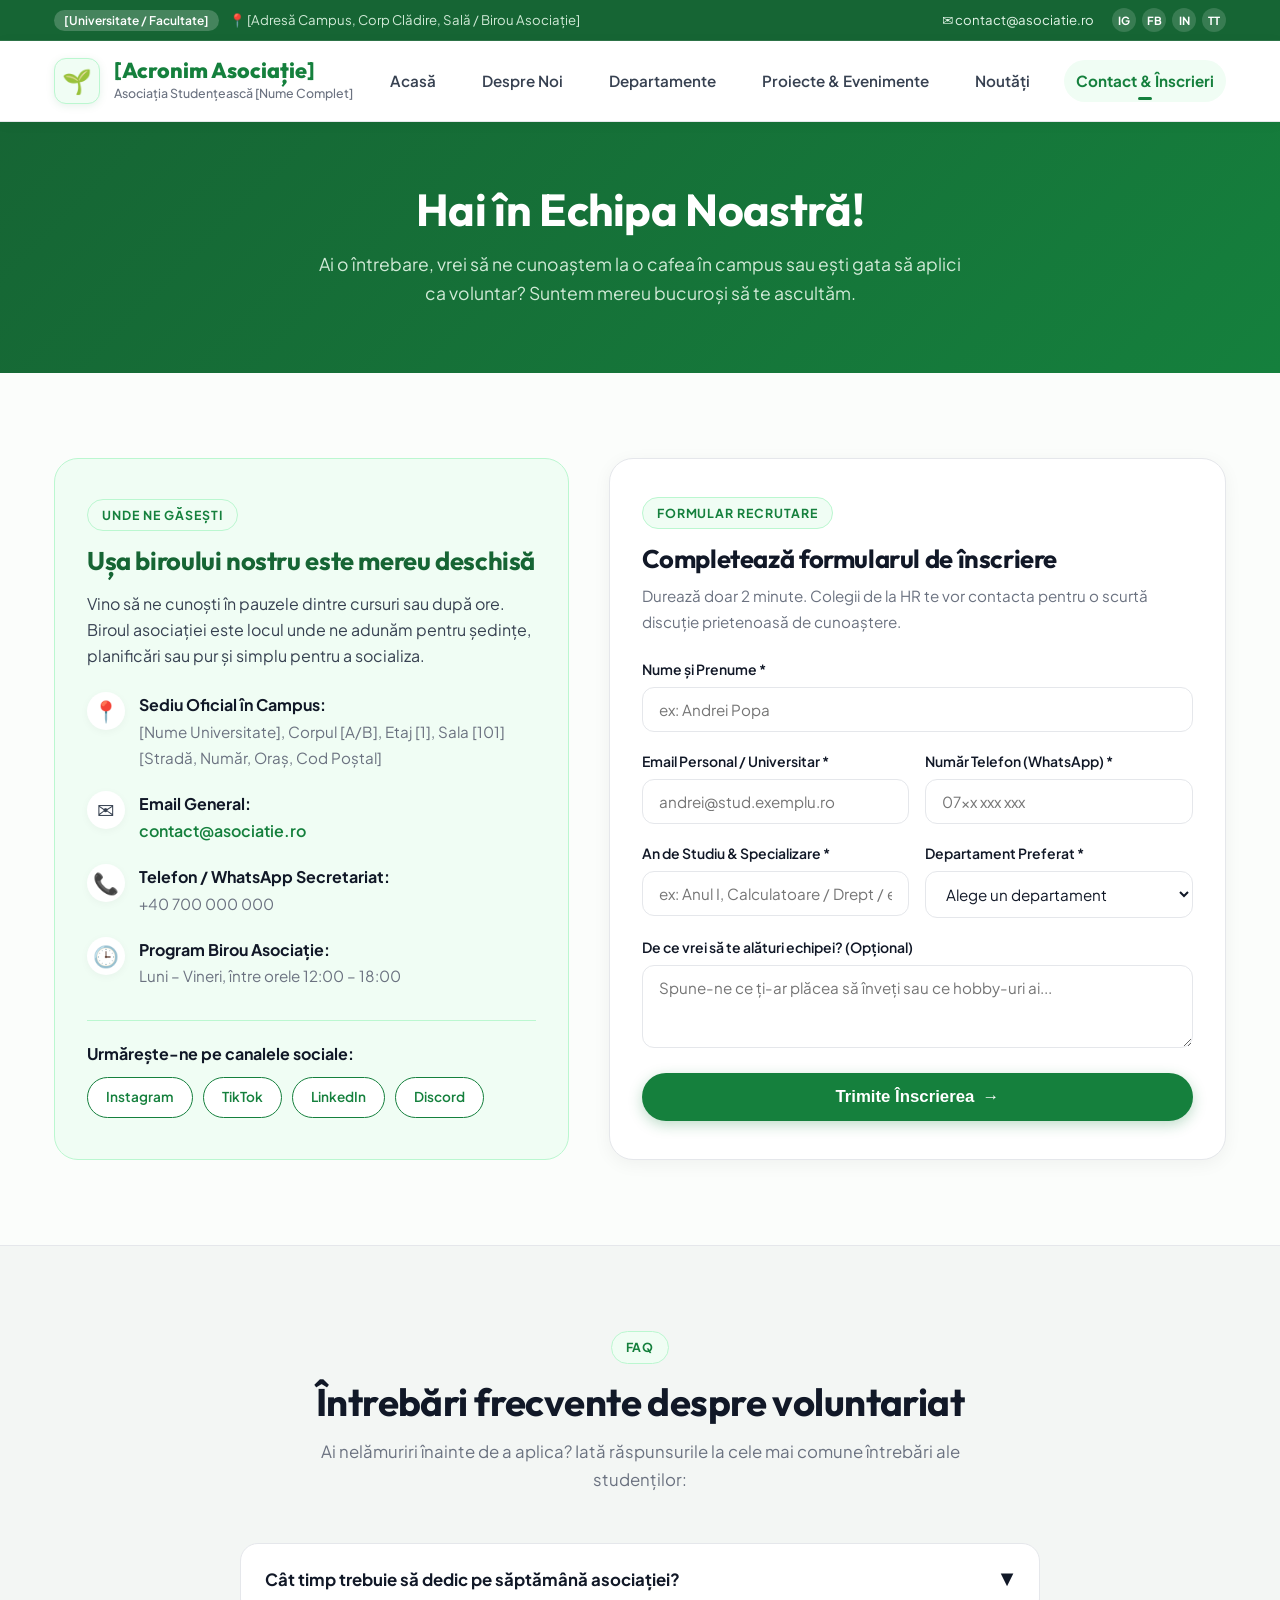
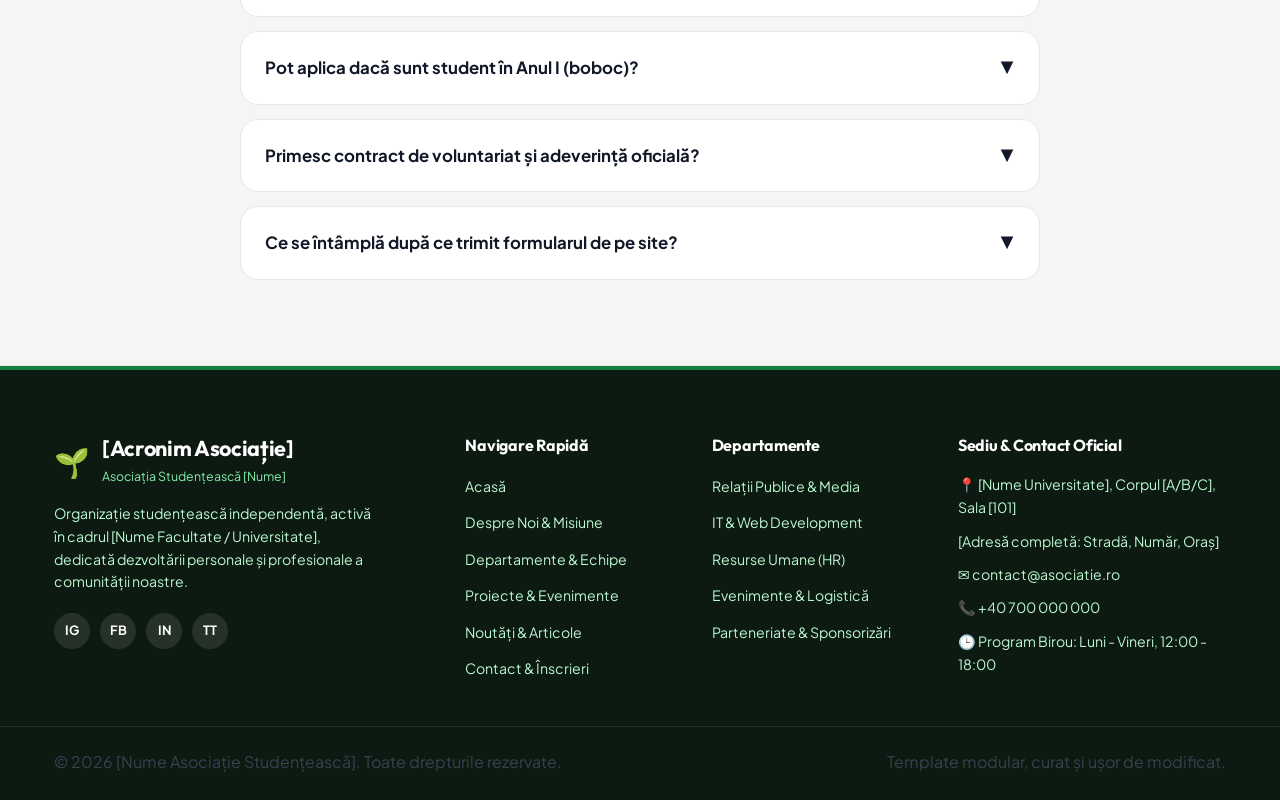
==== contact.html @ 3b92b41a "Initial commit: Student Association Website Template" ====
<!DOCTYPE html>
<html lang="ro">
<head>
  <meta charset="UTF-8">
  <meta name="viewport" content="width=device-width, initial-scale=1.0">
  <title>Contact & Înscriere Voluntari – [Nume Asociație]</title>
  <meta name="description" content="Alătură-te echipei noastre de voluntari sau contactează reprezentanții asociației studențești.">
  <link rel="icon" href="data:image/svg+xml,<svg xmlns=%22http://www.w3.org/2000/svg%22 viewBox=%220 0 100 100%22><text y=%22.9em%22 font-size=%2290%22>🌱</text></svg>">
  <link rel="preconnect" href="https://fonts.googleapis.com">
  <link rel="preconnect" href="https://fonts.gstatic.com" crossorigin>
  <link href="https://fonts.googleapis.com/css2?family=Outfit:wght@500;600;700;800&family=Plus+Jakarta+Sans:wght@400;500;600;700&display=swap" rel="stylesheet">
  <link rel="stylesheet" href="style.css">
</head>
<body>

  <!-- Top Bar -->
  <div class="top-bar">
    <div class="container top-bar-content">
      <div class="top-bar-left">
        <span class="top-badge">[Universitate / Facultate]</span>
        <span class="top-info">📍 [Adresă Campus, Corp Clădire, Sală / Birou Asociație]</span>
      </div>
      <div class="top-bar-right">
        <a href="mailto:contact@asociatie.ro" class="top-link">✉️ contact@asociatie.ro</a>
        <div class="top-socials">
          <a href="#" aria-label="Instagram">IG</a>
          <a href="#" aria-label="Facebook">FB</a>
          <a href="#" aria-label="LinkedIn">IN</a>
          <a href="#" aria-label="TikTok">TT</a>
        </div>
      </div>
    </div>
  </div>

  <!-- Header / Navbar -->
  <header class="navbar" id="navbar">
    <div class="container nav-container">
      <a href="index.html" class="brand-logo">
        <div class="logo-badge">🌱</div>
        <div class="brand-text-group">
          <span class="brand-title">[Acronim Asociație]</span>
          <span class="brand-subtitle">Asociația Studențească [Nume Complet]</span>
        </div>
      </a>

      <nav class="nav-menu" id="navMenu">
        <a href="index.html" class="nav-link">Acasă</a>
        <a href="despre.html" class="nav-link">Despre Noi</a>
        <a href="departamente.html" class="nav-link">Departamente</a>
        <a href="proiecte.html" class="nav-link">Proiecte & Evenimente</a>
        <a href="noutati.html" class="nav-link">Noutăți</a>
        <a href="contact.html" class="nav-link active">Contact & Înscrieri</a>
      </nav>

      <button class="mobile-toggle" id="mobileToggle" aria-label="Comută meniul">
        <span class="toggle-bar"></span>
        <span class="toggle-bar"></span>
        <span class="toggle-bar"></span>
      </button>
    </div>
  </header>

  <main>
    <!-- Page Hero Banner -->
    <section class="page-hero">
      <div class="container">
        <h1 class="page-hero-title">Hai în Echipa Noastră!</h1>
        <p class="page-hero-subtitle">
          Ai o întrebare, vrei să ne cunoaștem la o cafea în campus sau ești gata să aplici ca voluntar? 
          Suntem mereu bucuroși să te ascultăm.
        </p>
      </div>
    </section>

    <!-- Layout Formular + Informații Sediu -->
    <section class="section">
      <div class="container">
        <div class="contact-layout">
          
          <!-- Informații de Contact & Sediu -->
          <div class="contact-info-card">
            <span class="pill-tag">Unde Ne Găsești</span>
            <h2 class="contact-info-title">Ușa biroului nostru este mereu deschisă</h2>
            <p style="color: var(--text-main); line-height: 1.6; margin-bottom: 24px;">
              Vino să ne cunoști în pauzele dintre cursuri sau după ore. Biroul asociației este locul unde ne adunăm pentru ședințe, 
              planificări sau pur și simplu pentru a socializa.
            </p>

            <div class="contact-item">
              <div class="contact-icon">📍</div>
              <div>
                <strong style="color: var(--text-title); display: block;">Sediu Oficial în Campus:</strong>
                <span style="color: var(--text-muted); font-size: 0.95rem;">
                  [Nume Universitate], Corpul [A/B], Etaj [1], Sala [101]<br>
                  [Stradă, Număr, Oraș, Cod Poștal]
                </span>
              </div>
            </div>

            <div class="contact-item">
              <div class="contact-icon">✉️</div>
              <div>
                <strong style="color: var(--text-title); display: block;">Email General:</strong>
                <a href="mailto:contact@asociatie.ro" style="font-weight: 600;">contact@asociatie.ro</a>
              </div>
            </div>

            <div class="contact-item">
              <div class="contact-icon">📞</div>
              <div>
                <strong style="color: var(--text-title); display: block;">Telefon / WhatsApp Secretariat:</strong>
                <span style="color: var(--text-muted); font-size: 0.95rem;">+40 700 000 000</span>
              </div>
            </div>

            <div class="contact-item">
              <div class="contact-icon">🕒</div>
              <div>
                <strong style="color: var(--text-title); display: block;">Program Birou Asociație:</strong>
                <span style="color: var(--text-muted); font-size: 0.95rem;">Luni – Vineri, între orele 12:00 – 18:00</span>
              </div>
            </div>

            <div style="margin-top: 30px; padding-top: 20px; border-top: 1px solid var(--brand-primary-border);">
              <strong style="display: block; margin-bottom: 10px; color: var(--text-title);">Urmărește-ne pe canalele sociale:</strong>
              <div style="display: flex; gap: 10px;">
                <a href="#" class="btn btn-secondary btn-sm">Instagram</a>
                <a href="#" class="btn btn-secondary btn-sm">TikTok</a>
                <a href="#" class="btn btn-secondary btn-sm">LinkedIn</a>
                <a href="#" class="btn btn-secondary btn-sm">Discord</a>
              </div>
            </div>
          </div>

          <!-- Formular Înscriere Voluntar -->
          <div class="form-card">
            <span class="pill-tag">Formular Recrutare</span>
            <h2 style="font-size: 1.6rem; margin-bottom: 8px;">Completează formularul de înscriere</h2>
            <p style="color: var(--text-muted); font-size: 0.95rem; margin-bottom: 24px;">
              Durează doar 2 minute. Colegii de la HR te vor contacta pentru o scurtă discuție prietenoasă de cunoaștere.
            </p>

            <form id="contactRecruitForm">
              <div class="form-group">
                <label for="fullName" class="form-label">Nume și Prenume *</label>
                <input type="text" id="fullName" class="form-control" required placeholder="ex: Andrei Popa">
              </div>

              <div class="form-row">
                <div class="form-group">
                  <label for="email" class="form-label">Email Personal / Universitar *</label>
                  <input type="email" id="email" class="form-control" required placeholder="andrei@stud.exemplu.ro">
                </div>
                <div class="form-group">
                  <label for="phone" class="form-label">Număr Telefon (WhatsApp) *</label>
                  <input type="tel" id="phone" class="form-control" required placeholder="07xx xxx xxx">
                </div>
              </div>

              <div class="form-row">
                <div class="form-group">
                  <label for="yearSpecialization" class="form-label">An de Studiu & Specializare *</label>
                  <input type="text" id="yearSpecialization" class="form-control" required placeholder="ex: Anul I, Calculatoare / Drept / etc.">
                </div>
                <div class="form-group">
                  <label for="departmentChoice" class="form-label">Departament Preferat *</label>
                  <select id="departmentChoice" class="form-control" required>
                    <option value="" disabled selected>Alege un departament</option>
                    <option value="pr">PR, Social Media & Design</option>
                    <option value="it">IT & Web Development</option>
                    <option value="hr">Resurse Umane (HR)</option>
                    <option value="events">Evenimente & Logistică</option>
                    <option value="fundraising">Fundraising & Parteneriate</option>
                    <option value="projects">Proiecte Sociale & Culturale</option>
                  </select>
                </div>
              </div>

              <div class="form-group">
                <label for="motivationMessage" class="form-label">De ce vrei să te alături echipei? (Opțional)</label>
                <textarea id="motivationMessage" class="form-control" rows="3" placeholder="Spune-ne ce ți-ar plăcea să înveți sau ce hobby-uri ai..."></textarea>
              </div>

              <button type="submit" class="btn btn-primary btn-block btn-lg" id="submitFormBtn">
                <span>Trimite Înscrierea</span>
                <span>→</span>
              </button>

              <div id="formSuccessAlert" class="form-feedback"></div>
            </form>
          </div>

        </div>
      </div>
    </section>

    <!-- Întrebări Frecvente (FAQ) -->
    <section class="section section-alt">
      <div class="container">
        <div class="section-header">
          <span class="pill-tag">FAQ</span>
          <h2 class="section-title">Întrebări frecvente despre voluntariat</h2>
          <p class="section-subtitle">
            Ai nelămuriri înainte de a aplica? Iată răspunsurile la cele mai comune întrebări ale studenților:
          </p>
        </div>

        <div class="faq-list">
          
          <div class="faq-item">
            <div class="faq-question">
              <span>Cât timp trebuie să dedic pe săptămână asociației?</span>
              <span class="faq-arrow">▼</span>
            </div>
            <div class="faq-answer">
              Suntem flexibili! În mod obișnuit, voluntarii alocă între 2 și 4 ore pe săptămână. În perioadele de sesiune sau examene, activitatea se reduce semnificativ pentru a te putea concentra pe studiu.
            </div>
          </div>

          <div class="faq-item">
            <div class="faq-question">
              <span>Pot aplica dacă sunt student în Anul I (boboc)?</span>
              <span class="faq-arrow">▼</span>
            </div>
            <div class="faq-answer">
              Absolut! Recrutările din toamnă sunt dedicate în mod special bobocilor. Este cel mai bun moment să te implici, să îți faci prieteni și să înțelegi rapid cum funcționează facultatea.
            </div>
          </div>

          <div class="faq-item">
            <div class="faq-question">
              <span>Primesc contract de voluntariat și adeverință oficială?</span>
              <span class="faq-arrow">▼</span>
            </div>
            <div class="faq-answer">
              Da! Fiecare voluntar semnează un contract oficial de voluntariat conform Legii Voluntariatului. La final de an sau la cerere, eliberăm adeverințe de practică recunoscute de facultate și scrisori de recomandare pentru burse sau angajare.
            </div>
          </div>

          <div class="faq-item">
            <div class="faq-question">
              <span>Ce se întâmplă după ce trimit formularul de pe site?</span>
              <span class="faq-arrow">▼</span>
            </div>
            <div class="faq-answer">
              Echipa de HR analizează cererea ta și te va contacta pe WhatsApp sau email în 24-48 de ore pentru a stabili o scurtă întâlnire online sau față în față la sediu, unde ne vom cunoaște și îți vom povesti mai multe despre proiectele în curs.
            </div>
          </div>

        </div>
      </div>
    </section>
  </main>

  <!-- Footer Comun -->
  <footer class="footer">
    <div class="container footer-grid">
      <div class="footer-col">
        <div class="footer-brand">
          <span style="font-size: 1.8rem;">🌱</span>
          <div>
            <h3 class="footer-brand-title">[Acronim Asociație]</h3>
            <span class="footer-brand-sub">Asociația Studențească [Nume]</span>
          </div>
        </div>
        <p class="footer-motto">
          Organizație studențească independentă, activă în cadrul [Nume Facultate / Universitate], 
          dedicată dezvoltării personale și profesionale a comunității noastre.
        </p>
        <div class="footer-social-row">
          <a href="#" class="footer-social-btn" aria-label="Instagram">IG</a>
          <a href="#" class="footer-social-btn" aria-label="Facebook">FB</a>
          <a href="#" class="footer-social-btn" aria-label="LinkedIn">IN</a>
          <a href="#" class="footer-social-btn" aria-label="TikTok">TT</a>
        </div>
      </div>

      <div class="footer-col">
        <h4 class="footer-heading">Navigare Rapidă</h4>
        <ul class="footer-nav">
          <li><a href="index.html">Acasă</a></li>
          <li><a href="despre.html">Despre Noi & Misiune</a></li>
          <li><a href="departamente.html">Departamente & Echipe</a></li>
          <li><a href="proiecte.html">Proiecte & Evenimente</a></li>
          <li><a href="noutati.html">Noutăți & Articole</a></li>
          <li><a href="contact.html">Contact & Înscrieri</a></li>
        </ul>
      </div>

      <div class="footer-col">
        <h4 class="footer-heading">Departamente</h4>
        <ul class="footer-nav">
          <li><a href="departamente.html">Relații Publice & Media</a></li>
          <li><a href="departamente.html">IT & Web Development</a></li>
          <li><a href="departamente.html">Resurse Umane (HR)</a></li>
          <li><a href="departamente.html">Evenimente & Logistică</a></li>
          <li><a href="departamente.html">Parteneriate & Sponsorizări</a></li>
        </ul>
      </div>

      <div class="footer-col">
        <h4 class="footer-heading">Sediu & Contact Oficial</h4>
        <ul class="footer-contact-list">
          <li>📍 [Nume Universitate], Corpul [A/B/C], Sala [101]</li>
          <li>[Adresă completă: Stradă, Număr, Oraș]</li>
          <li>✉️ contact@asociatie.ro</li>
          <li>📞 +40 700 000 000</li>
          <li>🕒 Program Birou: Luni - Vineri, 12:00 - 18:00</li>
        </ul>
      </div>
    </div>

    <div class="footer-bottom">
      <div class="container footer-bottom-content">
        <p>© 2026 [Nume Asociație Studențească]. Toate drepturile rezervate.</p>
        <p>Template modular, curat și ușor de modificat.</p>
      </div>
    </div>
  </footer>

  <script src="app.js"></script>
</body>
</html>
---- style.css ----
/* ==========================================================================
   TEMPLATE SITE ASOCIAȚIE STUDENȚEASCĂ
   Design System: Cald, Prietenos, Rotunjit & Uman
   
   👉 CUM SCHIMBI CULORILE PENTRU ASOCIAȚIA TA:
   Modifică valorile de mai jos din secțiunea :root (ex: --brand-primary).
   ========================================================================== */

:root {
  /* 🎨 PALETA DE CULORI (Personalizabilă) */
  --brand-primary: #15803d;        /* Verde universitar clasic (poți schimba cu albastru #1d4ed8, vișiniu #991b1b etc.) */
  --brand-primary-hover: #166534;  /* Nuanță mai închisă la hover */
  --brand-primary-soft: #f0fdf4;   /* Ton pastel pentru fundaluri carduri */
  --brand-primary-border: #bbf7d0; /* Borduri subtile */
  
  --brand-accent: #0284c7;         /* Accent secundar (ex: linkuri / categorii) */
  --brand-accent-soft: #e0f2fe;

  --color-warm-gold: #f59e0b;
  --color-tag-bg: #f8fafc;

  /* 📄 FUNDALURI & TEXTE */
  --bg-page: #fbfdfb;              /* Alb cald, relaxant pentru ochi */
  --bg-white: #ffffff;             /* Alb imaculat pentru carduri */
  --bg-subtle: #f3f6f4;            /* Gri-verde foarte deschis pentru secțiuni alternate */
  --bg-dark-footer: #0c1a11;       /* Verde închis/cărbune pentru footer */

  --text-title: #111827;           /* Text titluri (contrast ridicat, cald) */
  --text-main: #374151;            /* Text conținut */
  --text-muted: #6b7280;           /* Text secundar/subtitluri */
  --text-light: #9ca3af;

  --border-light: #e5e7eb;
  --border-soft: #d1d5db;

  /* 🔤 TIPOGRAFIE ROTUNJITĂ & PRIETENOASĂ */
  --font-body: 'Plus Jakarta Sans', system-ui, -apple-system, sans-serif;
  --font-heading: 'Outfit', 'Plus Jakarta Sans', sans-serif;

  /* 🔘 FORME ROTUNJITE (Human & Friendly) */
  --radius-xs: 8px;
  --radius-sm: 12px;
  --radius-md: 18px;
  --radius-lg: 24px;
  --radius-pill: 9999px;

  /* ☁️ UMBRE FINE & NATURALE */
  --shadow-subtle: 0 2px 8px rgba(0, 0, 0, 0.04);
  --shadow-card: 0 4px 18px rgba(0, 0, 0, 0.05);
  --shadow-hover: 0 12px 30px rgba(21, 128, 61, 0.12);

  --transition: all 0.25s cubic-bezier(0.16, 1, 0.3, 1);
}

/* ==========================================================================
   Reset & Stiluri de Bază
   ========================================================================== */
*, *::before, *::after {
  margin: 0;
  padding: 0;
  box-sizing: border-box;
}

html {
  scroll-behavior: smooth;
  font-size: 16px;
}

body {
  font-family: var(--font-body);
  background-color: var(--bg-page);
  color: var(--text-main);
  line-height: 1.65;
  min-height: 100vh;
  display: flex;
  flex-direction: column;
  -webkit-font-smoothing: antialiased;
}

main {
  flex-grow: 1;
}

.container {
  width: 100%;
  max-width: 1220px;
  margin: 0 auto;
  padding: 0 24px;
}

/* Tipografie */
h1, h2, h3, h4, h5, h6 {
  font-family: var(--font-heading);
  color: var(--text-title);
  line-height: 1.25;
  letter-spacing: -0.015em;
  font-weight: 700;
}

p {
  color: var(--text-main);
  font-size: 1rem;
}

a {
  color: var(--brand-primary);
  text-decoration: none;
  transition: var(--transition);
}

a:hover {
  color: var(--brand-primary-hover);
}

/* ==========================================================================
   Header & Bara de Sus (Top Bar)
   ========================================================================== */
.top-bar {
  background: var(--brand-primary-hover);
  color: #e2f4e7;
  font-size: 0.825rem;
  padding: 8px 0;
  border-bottom: 1px solid rgba(255, 255, 255, 0.1);
}

.top-bar-content {
  display: flex;
  justify-content: space-between;
  align-items: center;
  flex-wrap: wrap;
  gap: 12px;
}

.top-badge {
  background: rgba(255, 255, 255, 0.2);
  color: #fff;
  padding: 3px 10px;
  border-radius: var(--radius-pill);
  font-weight: 600;
  font-size: 0.75rem;
  margin-right: 8px;
}

.top-info {
  color: #d1ead7;
}

.top-bar-right {
  display: flex;
  align-items: center;
  gap: 18px;
}

.top-link {
  color: #e2f4e7;
  font-size: 0.825rem;
}

.top-link:hover {
  color: #fff;
  text-decoration: underline;
}

.top-socials {
  display: flex;
  gap: 6px;
}

.top-socials a {
  display: inline-flex;
  align-items: center;
  justify-content: center;
  width: 24px;
  height: 24px;
  background: rgba(255, 255, 255, 0.15);
  color: #fff;
  border-radius: 50%;
  font-size: 0.7rem;
  font-weight: 700;
}

.top-socials a:hover {
  background: #fff;
  color: var(--brand-primary);
}

/* ==========================================================================
   Navigație Principală (Sticky & Meniu Multi-Pagină)
   ========================================================================== */
.navbar {
  position: sticky;
  top: 0;
  z-index: 1000;
  background: #ffffff;
  border-bottom: 1px solid var(--border-light);
  box-shadow: 0 2px 14px rgba(0, 0, 0, 0.04);
}

.nav-container {
  display: flex;
  align-items: center;
  justify-content: space-between;
  height: 80px;
}

.brand-logo {
  display: flex;
  align-items: center;
  gap: 14px;
  text-decoration: none;
}

.logo-badge {
  width: 46px;
  height: 46px;
  background: var(--brand-primary-soft);
  border: 1.5px solid var(--brand-primary-border);
  border-radius: var(--radius-sm);
  display: flex;
  align-items: center;
  justify-content: center;
  font-size: 1.5rem;
  box-shadow: 0 2px 8px rgba(21, 128, 61, 0.1);
  transition: var(--transition);
}

.brand-logo:hover .logo-badge {
  transform: rotate(-6deg) scale(1.05);
}

.brand-text-group {
  display: flex;
  flex-direction: column;
}

.brand-title {
  font-family: var(--font-heading);
  font-size: 1.35rem;
  font-weight: 800;
  color: var(--brand-primary);
  line-height: 1.15;
}

.brand-subtitle {
  font-size: 0.775rem;
  color: var(--text-muted);
  font-weight: 500;
}

.nav-menu {
  display: flex;
  align-items: center;
  gap: 22px;
}

.nav-link {
  font-size: 0.95rem;
  font-weight: 600;
  color: var(--text-main);
  padding: 8px 12px;
  border-radius: var(--radius-pill);
  transition: var(--transition);
  position: relative;
}

.nav-link:hover {
  color: var(--brand-primary);
  background: var(--brand-primary-soft);
}

/* Starea activă a paginii curente */
.nav-link.active {
  color: var(--brand-primary);
  background: var(--brand-primary-soft);
  font-weight: 700;
}

.nav-link.active::after {
  content: '';
  position: absolute;
  bottom: 2px;
  left: 50%;
  transform: translateX(-50%);
  width: 14px;
  height: 3px;
  background: var(--brand-primary);
  border-radius: var(--radius-pill);
}

.mobile-toggle {
  display: none;
  flex-direction: column;
  justify-content: space-around;
  width: 42px;
  height: 42px;
  background: var(--bg-subtle);
  border: 1px solid var(--border-light);
  border-radius: var(--radius-sm);
  padding: 10px;
  cursor: pointer;
}

.toggle-bar {
  width: 100%;
  height: 2.5px;
  background: var(--text-title);
  border-radius: 2px;
  transition: var(--transition);
}

.mobile-toggle.active .toggle-bar:nth-child(1) {
  transform: translateY(7px) rotate(45deg);
}

.mobile-toggle.active .toggle-bar:nth-child(2) {
  opacity: 0;
}

.mobile-toggle.active .toggle-bar:nth-child(3) {
  transform: translateY(-7px) rotate(-45deg);
}

/* ==========================================================================
   Butoane Rotunjite & Prietenoase
   ========================================================================== */
.btn {
  display: inline-flex;
  align-items: center;
  justify-content: center;
  gap: 8px;
  padding: 12px 26px;
  border-radius: var(--radius-pill);
  font-weight: 600;
  font-size: 0.95rem;
  text-decoration: none;
  cursor: pointer;
  border: none;
  transition: var(--transition);
}

.btn-sm {
  padding: 8px 18px;
  font-size: 0.85rem;
}

.btn-lg {
  padding: 14px 32px;
  font-size: 1.05rem;
}

.btn-block {
  width: 100%;
}

.btn-primary {
  background-color: var(--brand-primary);
  color: #ffffff;
  box-shadow: 0 4px 14px rgba(21, 128, 61, 0.28);
}

.btn-primary:hover {
  background-color: var(--brand-primary-hover);
  color: #ffffff;
  transform: translateY(-2px);
  box-shadow: 0 6px 20px rgba(21, 128, 61, 0.38);
}

.btn-secondary {
  background-color: #ffffff;
  color: var(--brand-primary);
  border: 1.5px solid var(--brand-primary);
}

.btn-secondary:hover {
  background-color: var(--brand-primary-soft);
  transform: translateY(-2px);
}

.btn-white {
  background: #ffffff;
  color: var(--brand-primary-hover);
  font-weight: 700;
  box-shadow: 0 4px 16px rgba(0, 0, 0, 0.15);
}

.btn-white:hover {
  background: #f0fdf4;
  transform: translateY(-2px);
}

/* ==========================================================================
   Hero Section & Page Header
   ========================================================================== */
.hero-home {
  background: linear-gradient(135deg, #166534 0%, #15803d 50%, #16a34a 100%);
  color: #ffffff;
  padding: 85px 0 105px;
  position: relative;
  overflow: hidden;
  border-bottom: 4px solid var(--brand-primary-border);
}

.hero-home::after {
  content: '';
  position: absolute;
  bottom: -40px;
  left: 0;
  right: 0;
  height: 80px;
  background: var(--bg-page);
  border-radius: 50% 50% 0 0 / 100% 100% 0 0;
}

.hero-content {
  text-align: center;
  max-width: 860px;
  margin: 0 auto;
  position: relative;
  z-index: 1;
}

.badge-friendly {
  display: inline-flex;
  align-items: center;
  gap: 8px;
  background: rgba(255, 255, 255, 0.2);
  border: 1px solid rgba(255, 255, 255, 0.35);
  backdrop-filter: blur(8px);
  padding: 6px 18px;
  border-radius: var(--radius-pill);
  font-size: 0.85rem;
  font-weight: 600;
  color: #ffffff;
  margin-bottom: 22px;
}

.pulse-dot {
  width: 8px;
  height: 8px;
  border-radius: 50%;
  background-color: #86efac;
  box-shadow: 0 0 10px #86efac;
}

.hero-title {
  font-size: clamp(2.2rem, 4.5vw, 3.6rem);
  font-weight: 800;
  color: #ffffff;
  line-height: 1.2;
  margin-bottom: 18px;
}

.hero-desc {
  font-size: clamp(1.05rem, 1.8vw, 1.2rem);
  color: #e2f4e8;
  line-height: 1.7;
  margin-bottom: 34px;
}

.hero-buttons {
  display: flex;
  justify-content: center;
  gap: 16px;
  flex-wrap: wrap;
  margin-bottom: 50px;
}

/* Header interior pentru pagini secundare (Despre, Departamente etc.) */
.page-hero {
  background: linear-gradient(135deg, #166534 0%, #15803d 100%);
  color: #ffffff;
  padding: 60px 0 65px;
  text-align: center;
  position: relative;
}

.page-hero-title {
  font-size: clamp(2rem, 3.5vw, 2.8rem);
  color: #ffffff;
  margin-bottom: 12px;
}

.page-hero-subtitle {
  font-size: 1.1rem;
  color: #d1ead7;
  max-width: 650px;
  margin: 0 auto;
}

/* ==========================================================================
   Contoare Statistici (Hero Stats)
   ========================================================================== */
.stats-container {
  display: grid;
  grid-template-columns: repeat(4, 1fr);
  gap: 20px;
  background: #ffffff;
  border: 1px solid var(--border-light);
  border-radius: var(--radius-lg);
  padding: 30px 20px;
  box-shadow: var(--shadow-card);
  margin-top: 10px;
}

.stat-item {
  text-align: center;
  padding: 0 10px;
  border-right: 1px solid var(--border-light);
}

.stat-item:last-child {
  border-right: none;
}

.stat-num-box {
  display: flex;
  justify-content: center;
  align-items: baseline;
  margin-bottom: 6px;
}

.stat-number {
  font-family: var(--font-heading);
  font-size: 2.3rem;
  font-weight: 800;
  color: var(--brand-primary);
  line-height: 1;
}

.stat-plus {
  font-family: var(--font-heading);
  font-size: 1.8rem;
  font-weight: 800;
  color: var(--brand-primary);
}

.stat-label {
  font-weight: 700;
  font-size: 0.95rem;
  color: var(--text-title);
  margin-bottom: 2px;
}

.stat-desc {
  font-size: 0.8rem;
  color: var(--text-muted);
}

/* ==========================================================================
   Secțiuni Generale & Titluri
   ========================================================================== */
.section {
  padding: 85px 0;
}

.section-alt {
  background-color: var(--bg-subtle);
  border-top: 1px solid var(--border-light);
  border-bottom: 1px solid var(--border-light);
}

.section-header {
  text-align: center;
  max-width: 700px;
  margin: 0 auto 50px;
}

.pill-tag {
  display: inline-block;
  font-size: 0.775rem;
  font-weight: 700;
  text-transform: uppercase;
  letter-spacing: 0.08em;
  color: var(--brand-primary);
  background: var(--brand-primary-soft);
  border: 1px solid var(--brand-primary-border);
  padding: 5px 14px;
  border-radius: var(--radius-pill);
  margin-bottom: 14px;
}

.section-title {
  font-size: clamp(1.8rem, 3vw, 2.4rem);
  color: var(--text-title);
  margin-bottom: 12px;
}

.section-subtitle {
  font-size: 1.05rem;
  color: var(--text-muted);
}

/* ==========================================================================
   Carduri & Grilaje (Grid Layouts)
   ========================================================================== */
.cards-grid {
  display: grid;
  grid-template-columns: repeat(auto-fit, minmax(320px, 1fr));
  gap: 26px;
}

.card {
  background: var(--bg-white);
  border: 1px solid var(--border-light);
  border-radius: var(--radius-md);
  padding: 30px 26px;
  box-shadow: var(--shadow-subtle);
  transition: var(--transition);
  display: flex;
  flex-direction: column;
}

.card:hover {
  transform: translateY(-4px);
  border-color: var(--brand-primary-border);
  box-shadow: var(--shadow-hover);
}

.card-icon {
  width: 52px;
  height: 52px;
  background: var(--brand-primary-soft);
  border: 1px solid var(--brand-primary-border);
  border-radius: var(--radius-sm);
  display: flex;
  align-items: center;
  justify-content: center;
  font-size: 1.6rem;
  margin-bottom: 18px;
}

.card-title {
  font-size: 1.25rem;
  margin-bottom: 10px;
  color: var(--text-title);
}

.card-text {
  font-size: 0.95rem;
  color: var(--text-muted);
  line-height: 1.6;
  margin-bottom: 20px;
  flex-grow: 1;
}

/* Carduri pentru Departamente */
.dept-badge {
  display: inline-block;
  align-self: flex-start;
  font-size: 0.75rem;
  font-weight: 700;
  text-transform: uppercase;
  letter-spacing: 0.06em;
  padding: 4px 12px;
  background: var(--brand-primary-soft);
  color: var(--brand-primary-hover);
  border: 1px solid var(--brand-primary-border);
  border-radius: var(--radius-pill);
  margin-bottom: 16px;
}

.dept-skills-list {
  list-style: none;
  display: flex;
  flex-wrap: wrap;
  gap: 6px;
  margin-bottom: 22px;
}

.dept-skills-list li {
  font-size: 0.775rem;
  background: var(--bg-subtle);
  color: var(--text-main);
  padding: 4px 10px;
  border-radius: var(--radius-sm);
}

/* Carduri pentru Proiecte & Evenimente */
.project-card {
  background: var(--bg-white);
  border: 1px solid var(--border-light);
  border-radius: var(--radius-lg);
  overflow: hidden;
  box-shadow: var(--shadow-subtle);
  transition: var(--transition);
  display: flex;
  flex-direction: column;
}

.project-card:hover {
  transform: translateY(-5px);
  border-color: var(--brand-primary-border);
  box-shadow: var(--shadow-hover);
}

.project-header-bar {
  padding: 20px 24px;
  background: var(--brand-primary-soft);
  border-bottom: 1px solid var(--brand-primary-border);
  display: flex;
  justify-content: space-between;
  align-items: center;
}

.project-tag {
  font-size: 0.725rem;
  font-weight: 700;
  text-transform: uppercase;
  padding: 4px 10px;
  border-radius: var(--radius-pill);
}

.tag-active {
  background: #dcfce7;
  color: #166534;
  border: 1px solid #86efac;
}

.tag-upcoming {
  background: #fef9c3;
  color: #854d0e;
  border: 1px solid #fef08a;
}

.tag-annual {
  background: #e0f2fe;
  color: #0369a1;
  border: 1px solid #bae6fd;
}

.project-body {
  padding: 26px 24px;
  display: flex;
  flex-direction: column;
  flex-grow: 1;
}

.project-date {
  font-size: 0.85rem;
  font-weight: 600;
  color: var(--brand-primary);
  margin-bottom: 8px;
}

.project-meta-row {
  border-top: 1px solid var(--border-light);
  padding-top: 14px;
  margin-top: auto;
  display: flex;
  justify-content: space-between;
  font-size: 0.825rem;
  color: var(--text-muted);
}

/* Carduri pentru Echipa de Conducere */
.team-grid {
  display: grid;
  grid-template-columns: repeat(auto-fit, minmax(260px, 1fr));
  gap: 24px;
}

.team-card {
  background: var(--bg-white);
  border: 1px solid var(--border-light);
  border-radius: var(--radius-md);
  padding: 28px 22px;
  text-align: center;
  transition: var(--transition);
  box-shadow: var(--shadow-subtle);
}

.team-card:hover {
  transform: translateY(-4px);
  border-color: var(--brand-primary-border);
  box-shadow: var(--shadow-hover);
}

.team-avatar {
  width: 68px;
  height: 68px;
  border-radius: 50%;
  background: var(--brand-primary);
  color: #fff;
  display: flex;
  align-items: center;
  justify-content: center;
  font-weight: 800;
  font-size: 1.3rem;
  margin: 0 auto 16px;
  box-shadow: 0 4px 12px rgba(21, 128, 61, 0.25);
}

.team-role {
  display: inline-block;
  font-size: 0.775rem;
  font-weight: 700;
  color: var(--brand-primary);
  background: var(--brand-primary-soft);
  padding: 3px 10px;
  border-radius: var(--radius-pill);
  margin-bottom: 8px;
}

.team-name {
  font-size: 1.15rem;
  margin-bottom: 6px;
}

.team-bio {
  font-size: 0.875rem;
  color: var(--text-muted);
  line-height: 1.5;
  margin-bottom: 14px;
}

.team-email {
  font-size: 0.825rem;
  color: var(--brand-primary);
  font-weight: 600;
}

/* ==========================================================================
   Noutăți & Articole Blog
   ========================================================================== */
.news-grid {
  display: grid;
  grid-template-columns: repeat(auto-fit, minmax(320px, 1fr));
  gap: 28px;
}

.news-card {
  background: var(--bg-white);
  border: 1px solid var(--border-light);
  border-radius: var(--radius-lg);
  padding: 28px 24px;
  box-shadow: var(--shadow-subtle);
  transition: var(--transition);
  display: flex;
  flex-direction: column;
}

.news-card:hover {
  transform: translateY(-4px);
  border-color: var(--brand-primary-border);
  box-shadow: var(--shadow-hover);
}

.news-date {
  font-size: 0.825rem;
  color: var(--text-muted);
  margin-bottom: 10px;
}

.news-title {
  font-size: 1.25rem;
  margin-bottom: 10px;
}

.news-excerpt {
  font-size: 0.925rem;
  color: var(--text-muted);
  line-height: 1.6;
  margin-bottom: 20px;
  flex-grow: 1;
}

/* ==========================================================================
   Formular de Contact & Înscriere Voluntari
   ========================================================================== */
.contact-layout {
  display: grid;
  grid-template-columns: 1fr 1.2fr;
  gap: 40px;
}

.contact-info-card {
  background: var(--brand-primary-soft);
  border: 1.5px solid var(--brand-primary-border);
  border-radius: var(--radius-lg);
  padding: 40px 32px;
}

.contact-info-title {
  font-size: 1.6rem;
  color: var(--brand-primary-hover);
  margin-bottom: 14px;
}

.contact-item {
  display: flex;
  align-items: flex-start;
  gap: 14px;
  margin-top: 20px;
}

.contact-icon {
  font-size: 1.3rem;
  width: 38px;
  height: 38px;
  background: #ffffff;
  border-radius: 50%;
  display: flex;
  align-items: center;
  justify-content: center;
  flex-shrink: 0;
  box-shadow: var(--shadow-subtle);
}

.form-card {
  background: var(--bg-white);
  border: 1px solid var(--border-light);
  border-radius: var(--radius-lg);
  padding: 38px 32px;
  box-shadow: var(--shadow-card);
}

.form-group {
  margin-bottom: 18px;
}

.form-row {
  display: grid;
  grid-template-columns: 1fr 1fr;
  gap: 16px;
}

.form-label {
  display: block;
  font-size: 0.875rem;
  font-weight: 600;
  color: var(--text-title);
  margin-bottom: 6px;
}

.form-control {
  width: 100%;
  padding: 12px 16px;
  border: 1.5px solid var(--border-light);
  border-radius: var(--radius-sm);
  font-family: var(--font-body);
  font-size: 0.95rem;
  color: var(--text-title);
  background-color: #ffffff;
  outline: none;
  transition: var(--transition);
}

.form-control:focus {
  border-color: var(--brand-primary);
  box-shadow: 0 0 0 3px rgba(21, 128, 61, 0.15);
}

.form-feedback {
  display: none;
  padding: 14px 18px;
  border-radius: var(--radius-sm);
  font-size: 0.925rem;
  font-weight: 600;
  margin-top: 16px;
}

.form-feedback.success {
  display: block;
  background-color: #dcfce7;
  border: 1px solid #86efac;
  color: #166534;
}

/* ==========================================================================
   Secțiune FAQ (Întrebări Frecvente)
   ========================================================================== */
.faq-list {
  max-width: 800px;
  margin: 0 auto;
  display: flex;
  flex-direction: column;
  gap: 14px;
}

.faq-item {
  background: var(--bg-white);
  border: 1px solid var(--border-light);
  border-radius: var(--radius-md);
  padding: 22px 24px;
  cursor: pointer;
  transition: var(--transition);
}

.faq-item:hover {
  border-color: var(--brand-primary-border);
}

.faq-question {
  display: flex;
  justify-content: space-between;
  align-items: center;
  font-size: 1.05rem;
  font-weight: 700;
  color: var(--text-title);
}

.faq-answer {
  display: none;
  font-size: 0.925rem;
  color: var(--text-muted);
  line-height: 1.6;
  margin-top: 12px;
  padding-top: 12px;
  border-top: 1px solid var(--border-light);
}

.faq-item.open .faq-answer {
  display: block;
}

.faq-item.open .faq-arrow {
  transform: rotate(180deg);
}

/* ==========================================================================
   Footer
   ========================================================================== */
.footer {
  background-color: var(--bg-dark-footer);
  color: #d1ead7;
  padding: 65px 0 24px;
  border-top: 4px solid var(--brand-primary);
  margin-top: auto;
}

.footer-grid {
  display: grid;
  grid-template-columns: 1.8fr 1fr 1fr 1.3fr;
  gap: 40px;
  margin-bottom: 45px;
}

.footer-brand {
  display: flex;
  align-items: center;
  gap: 12px;
  margin-bottom: 14px;
}

.footer-brand-title {
  color: #ffffff;
  font-size: 1.35rem;
}

.footer-brand-sub {
  font-size: 0.775rem;
  color: #86efac;
}

.footer-motto {
  font-size: 0.885rem;
  line-height: 1.6;
  color: #bbf7d0;
  margin-bottom: 20px;
  max-width: 320px;
}

.footer-social-row {
  display: flex;
  gap: 10px;
}

.footer-social-btn {
  width: 36px;
  height: 36px;
  border-radius: 50%;
  background: rgba(255, 255, 255, 0.1);
  display: flex;
  align-items: center;
  justify-content: center;
  color: #ffffff;
  font-size: 0.8rem;
  font-weight: 700;
  transition: var(--transition);
}

.footer-social-btn:hover {
  background: var(--brand-primary);
  color: #ffffff;
  transform: translateY(-2px);
}

.footer-heading {
  font-size: 1rem;
  color: #ffffff;
  margin-bottom: 18px;
}

.footer-nav {
  list-style: none;
  display: flex;
  flex-direction: column;
  gap: 10px;
}

.footer-nav a {
  color: #bbf7d0;
  font-size: 0.885rem;
  transition: var(--transition);
}

.footer-nav a:hover {
  color: #ffffff;
  padding-left: 4px;
}

.footer-contact-list {
  list-style: none;
  display: flex;
  flex-direction: column;
  gap: 10px;
  font-size: 0.885rem;
  color: #bbf7d0;
}

.footer-bottom {
  border-top: 1px solid rgba(255, 255, 255, 0.1);
  padding-top: 22px;
}

.footer-bottom-content {
  display: flex;
  justify-content: space-between;
  align-items: center;
  font-size: 0.825rem;
  color: #86efac;
  flex-wrap: wrap;
  gap: 10px;
}

/* ==========================================================================
   Responsive Adaptations
   ========================================================================== */
@media (max-width: 992px) {
  .stats-container {
    grid-template-columns: repeat(2, 1fr);
    gap: 20px;
  }

  .stat-item {
    border-right: none;
    border-bottom: 1px solid var(--border-light);
    padding-bottom: 14px;
  }

  .stat-item:nth-child(3),
  .stat-item:nth-child(4) {
    border-bottom: none;
    padding-bottom: 0;
  }

  .contact-layout {
    grid-template-columns: 1fr;
  }

  .footer-grid {
    grid-template-columns: 1fr 1fr;
  }
}

@media (max-width: 768px) {
  .top-bar-left {
    display: none;
  }

  .top-bar-content {
    justify-content: center;
  }

  .mobile-toggle {
    display: flex;
  }

  .nav-menu {
    position: fixed;
    top: 80px;
    left: 0;
    right: 0;
    background: #ffffff;
    flex-direction: column;
    padding: 26px 20px;
    gap: 14px;
    border-bottom: 2px solid var(--brand-primary);
    box-shadow: 0 12px 30px rgba(0, 0, 0, 0.1);
    transform: translateY(-120%);
    opacity: 0;
    visibility: hidden;
    transition: var(--transition);
  }

  .nav-menu.active {
    transform: translateY(0);
    opacity: 1;
    visibility: visible;
  }

  .nav-link {
    width: 100%;
    text-align: center;
  }

  .stats-container {
    grid-template-columns: 1fr;
  }

  .stat-item {
    border-bottom: 1px solid var(--border-light);
  }

  .stat-item:last-child {
    border-bottom: none;
  }

  .form-row {
    grid-template-columns: 1fr;
  }

  .footer-grid {
    grid-template-columns: 1fr;
    gap: 28px;
  }

  .footer-bottom-content {
    flex-direction: column;
    text-align: center;
  }
}
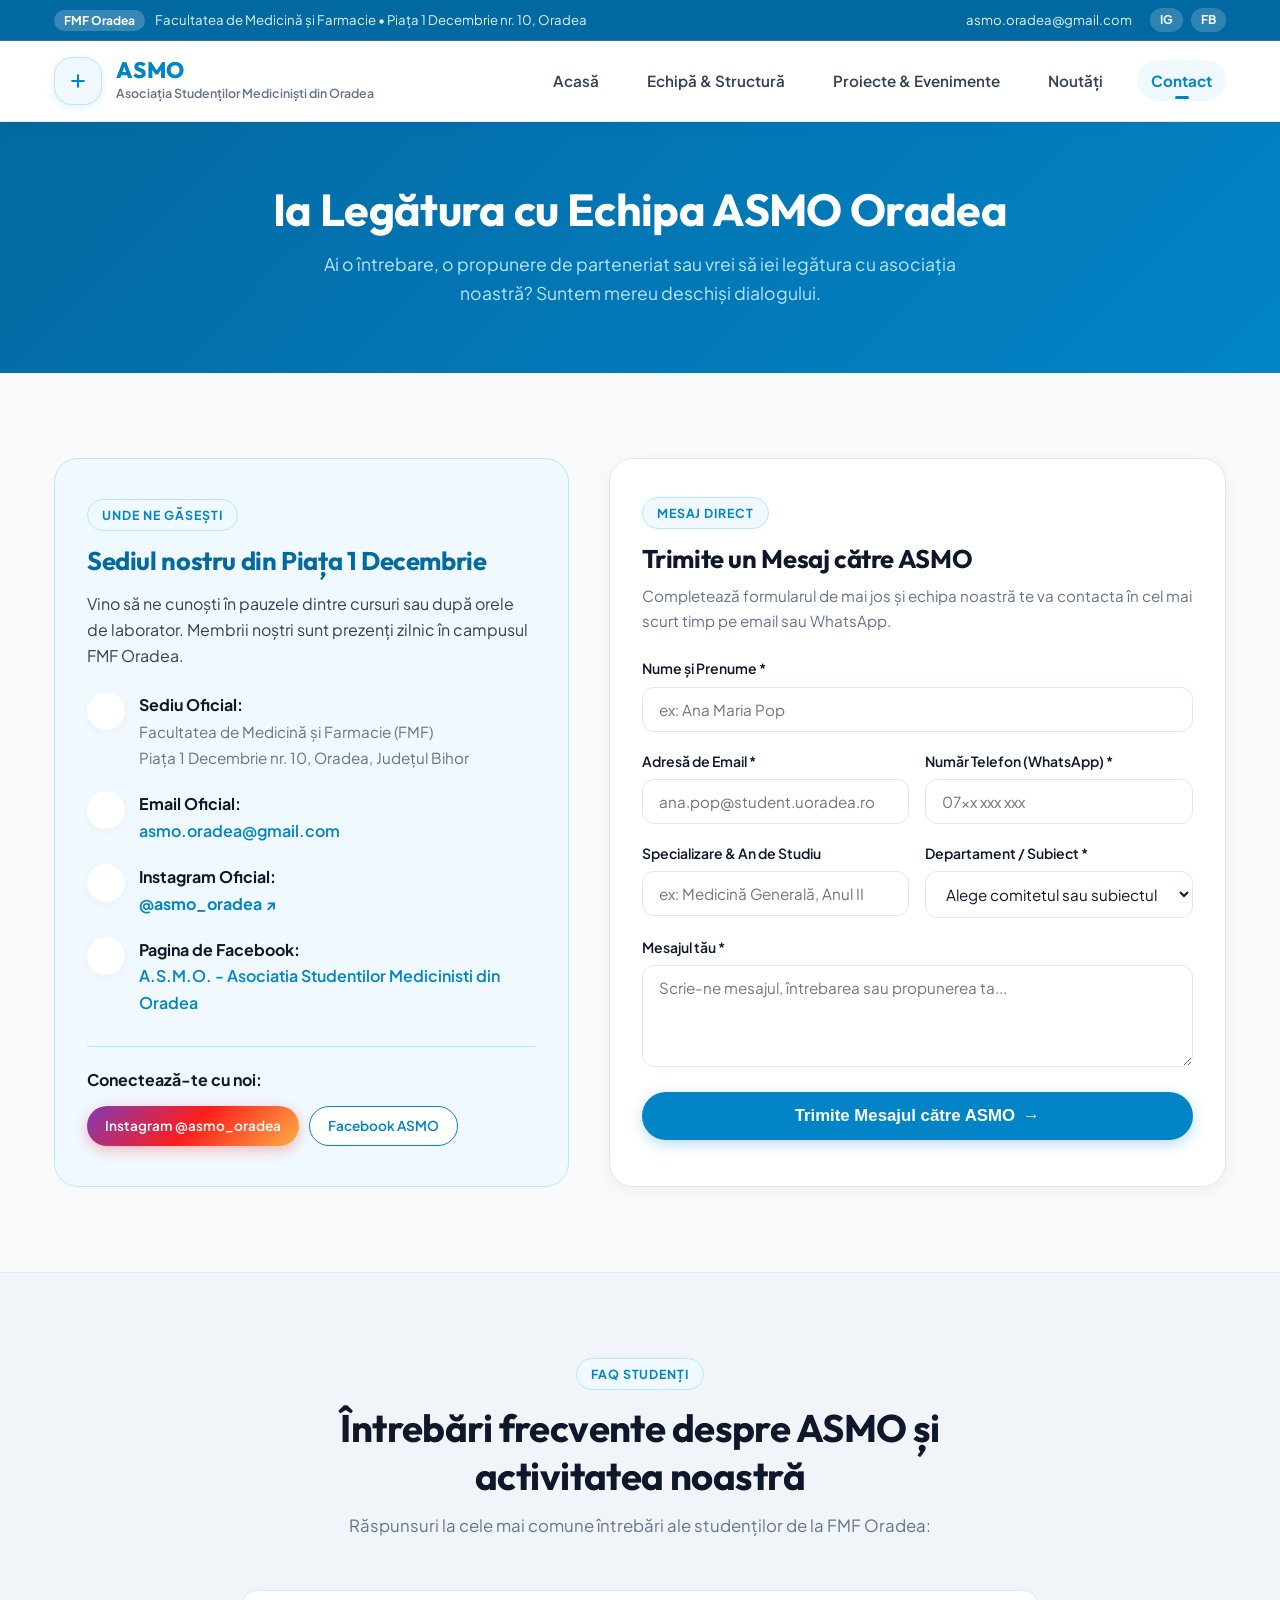
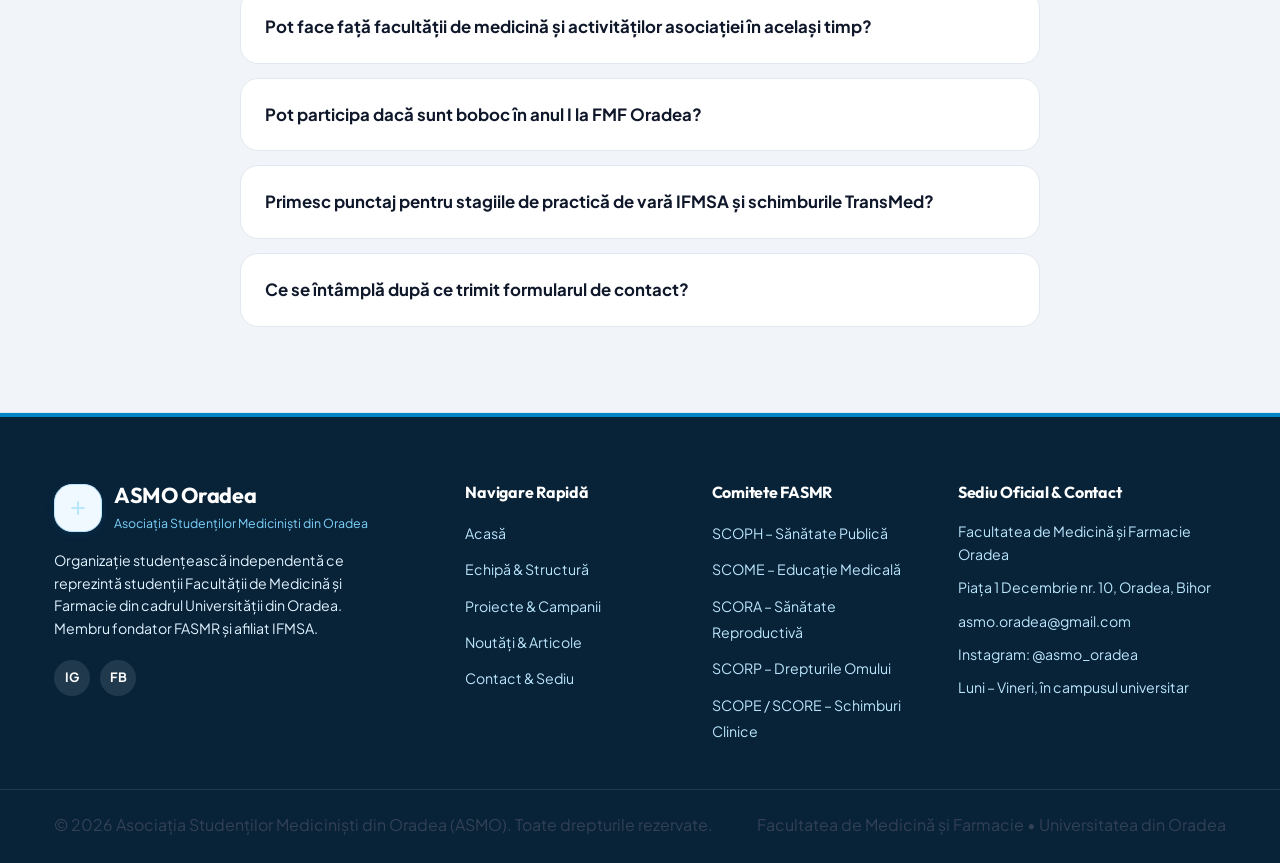
==== commit 253f6d59: "blue" ====
--- a/contact.html
+++ b/contact.html
@@ -3,12 +3,12 @@
 <head>
   <meta charset="UTF-8">
   <meta name="viewport" content="width=device-width, initial-scale=1.0">
-  <title>Contact & Înscriere Voluntari – [Nume Asociație]</title>
-  <meta name="description" content="Alătură-te echipei noastre de voluntari sau contactează reprezentanții asociației studențești.">
-  <link rel="icon" href="data:image/svg+xml,<svg xmlns=%22http://www.w3.org/2000/svg%22 viewBox=%220 0 100 100%22><text y=%22.9em%22 font-size=%2290%22>🌱</text></svg>">
+  <title>Contact – ASMO Oradea | Asociația Studenților Mediciniști din Oradea</title>
+  <meta name="description" content="Contactează Asociația Studenților Mediciniști din Oradea (ASMO). Sediu la FMF Oradea, date de contact, email și formular direct.">
+  <link rel="icon" href="data:image/svg+xml,<svg xmlns='http://www.w3.org/2000/svg' viewBox='0 0 100 100'><rect width='100' height='100' rx='20' fill='%230284c7'/><path d='M50 20 v60 M20 50 h60' stroke='white' stroke-width='14' stroke-linecap='round'/></svg>">
   <link rel="preconnect" href="https://fonts.googleapis.com">
   <link rel="preconnect" href="https://fonts.gstatic.com" crossorigin>
-  <link href="https://fonts.googleapis.com/css2?family=Outfit:wght@500;600;700;800&family=Plus+Jakarta+Sans:wght@400;500;600;700&display=swap" rel="stylesheet">
+  <link href="https://fonts.googleapis.com/css2?family=Outfit:wght@500;600;700;800;900&family=Plus+Jakarta+Sans:wght@400;500;600;700&display=swap" rel="stylesheet">
   <link rel="stylesheet" href="style.css">
 </head>
 <body>
@@ -17,16 +17,14 @@
   <div class="top-bar">
     <div class="container top-bar-content">
       <div class="top-bar-left">
-        <span class="top-badge">[Universitate / Facultate]</span>
-        <span class="top-info">📍 [Adresă Campus, Corp Clădire, Sală / Birou Asociație]</span>
+        <span class="top-badge">FMF Oradea</span>
+        <span class="top-info">Facultatea de Medicină și Farmacie • Piața 1 Decembrie nr. 10, Oradea</span>
       </div>
       <div class="top-bar-right">
-        <a href="mailto:contact@asociatie.ro" class="top-link">✉️ contact@asociatie.ro</a>
+        <a href="mailto:asmo.oradea@gmail.com" class="top-link">asmo.oradea@gmail.com</a>
         <div class="top-socials">
-          <a href="#" aria-label="Instagram">IG</a>
-          <a href="#" aria-label="Facebook">FB</a>
-          <a href="#" aria-label="LinkedIn">IN</a>
-          <a href="#" aria-label="TikTok">TT</a>
+          <a href="https://www.instagram.com/asmo_oradea/" target="_blank" rel="noopener noreferrer" aria-label="Instagram @asmo_oradea">IG</a>
+          <a href="https://www.facebook.com/asmo.oradea/" target="_blank" rel="noopener noreferrer" aria-label="Facebook ASMO Oradea">FB</a>
         </div>
       </div>
     </div>
@@ -36,20 +34,19 @@
   <header class="navbar" id="navbar">
     <div class="container nav-container">
       <a href="index.html" class="brand-logo">
-        <div class="logo-badge">🌱</div>
+        <div class="logo-badge"><svg width="20" height="20" viewBox="0 0 24 24" fill="none" stroke="currentColor" stroke-width="2.5" stroke-linecap="round" stroke-linejoin="round"><path d="M12 5v14M5 12h14"/></svg></div>
         <div class="brand-text-group">
-          <span class="brand-title">[Acronim Asociație]</span>
-          <span class="brand-subtitle">Asociația Studențească [Nume Complet]</span>
+          <span class="brand-title">ASMO</span>
+          <span class="brand-subtitle">Asociația Studenților Mediciniști din Oradea</span>
         </div>
       </a>
 
       <nav class="nav-menu" id="navMenu">
         <a href="index.html" class="nav-link">Acasă</a>
-        <a href="despre.html" class="nav-link">Despre Noi</a>
-        <a href="departamente.html" class="nav-link">Departamente</a>
+        <a href="departamente.html" class="nav-link">Echipă & Structură</a>
         <a href="proiecte.html" class="nav-link">Proiecte & Evenimente</a>
         <a href="noutati.html" class="nav-link">Noutăți</a>
-        <a href="contact.html" class="nav-link active">Contact & Înscrieri</a>
+        <a href="contact.html" class="nav-link active">Contact</a>
       </nav>
 
       <button class="mobile-toggle" id="mobileToggle" aria-label="Comută meniul">
@@ -63,11 +60,11 @@
   <main>
     <!-- Page Hero Banner -->
     <section class="page-hero">
-      <div class="container">
-        <h1 class="page-hero-title">Hai în Echipa Noastră!</h1>
+      <div class="container reveal-on-scroll">
+        <h1 class="page-hero-title">Ia Legătura cu Echipa ASMO Oradea</h1>
         <p class="page-hero-subtitle">
-          Ai o întrebare, vrei să ne cunoaștem la o cafea în campus sau ești gata să aplici ca voluntar? 
-          Suntem mereu bucuroși să te ascultăm.
+          Ai o întrebare, o propunere de parteneriat sau vrei să iei legătura cu asociația noastră? 
+          Suntem mereu deschiși dialogului.
         </p>
       </div>
     </section>
@@ -77,79 +74,81 @@
       <div class="container">
         <div class="contact-layout">
           
-          <!-- Informații de Contact & Sediu -->
-          <div class="contact-info-card">
+          <!-- Informații de Contact & Sediu FMF Oradea -->
+          <div class="contact-info-card reveal-on-scroll delay-1">
             <span class="pill-tag">Unde Ne Găsești</span>
-            <h2 class="contact-info-title">Ușa biroului nostru este mereu deschisă</h2>
+            <h2 class="contact-info-title">Sediul nostru din Piața 1 Decembrie</h2>
             <p style="color: var(--text-main); line-height: 1.6; margin-bottom: 24px;">
-              Vino să ne cunoști în pauzele dintre cursuri sau după ore. Biroul asociației este locul unde ne adunăm pentru ședințe, 
-              planificări sau pur și simplu pentru a socializa.
+              Vino să ne cunoști în pauzele dintre cursuri sau după orele de laborator. 
+              Membrii noștri sunt prezenți zilnic în campusul FMF Oradea.
             </p>
 
             <div class="contact-item">
-              <div class="contact-icon">📍</div>
+              <div class="contact-icon"></div>
               <div>
-                <strong style="color: var(--text-title); display: block;">Sediu Oficial în Campus:</strong>
+                <strong style="color: var(--text-title); display: block;">Sediu Oficial:</strong>
                 <span style="color: var(--text-muted); font-size: 0.95rem;">
-                  [Nume Universitate], Corpul [A/B], Etaj [1], Sala [101]<br>
-                  [Stradă, Număr, Oraș, Cod Poștal]
+                  Facultatea de Medicină și Farmacie (FMF)<br>
+                  Piața 1 Decembrie nr. 10, Oradea, Județul Bihor
                 </span>
               </div>
             </div>
 
             <div class="contact-item">
-              <div class="contact-icon">✉️</div>
+              <div class="contact-icon"></div>
               <div>
-                <strong style="color: var(--text-title); display: block;">Email General:</strong>
-                <a href="mailto:contact@asociatie.ro" style="font-weight: 600;">contact@asociatie.ro</a>
+                <strong style="color: var(--text-title); display: block;">Email Oficial:</strong>
+                <a href="mailto:asmo.oradea@gmail.com" style="font-weight: 600;">asmo.oradea@gmail.com</a>
               </div>
             </div>
 
             <div class="contact-item">
-              <div class="contact-icon">📞</div>
+              <div class="contact-icon"></div>
               <div>
-                <strong style="color: var(--text-title); display: block;">Telefon / WhatsApp Secretariat:</strong>
-                <span style="color: var(--text-muted); font-size: 0.95rem;">+40 700 000 000</span>
+                <strong style="color: var(--text-title); display: block;">Instagram Oficial:</strong>
+                <a href="https://www.instagram.com/asmo_oradea/" target="_blank" rel="noopener noreferrer" style="font-weight: 700; color: #0284c7;">
+                  @asmo_oradea ↗
+                </a>
               </div>
             </div>
 
             <div class="contact-item">
-              <div class="contact-icon">🕒</div>
+              <div class="contact-icon"></div>
               <div>
-                <strong style="color: var(--text-title); display: block;">Program Birou Asociație:</strong>
-                <span style="color: var(--text-muted); font-size: 0.95rem;">Luni – Vineri, între orele 12:00 – 18:00</span>
+                <strong style="color: var(--text-title); display: block;">Pagina de Facebook:</strong>
+                <a href="https://www.facebook.com/asmo.oradea/" target="_blank" rel="noopener noreferrer" style="font-weight: 600;">
+                  A.S.M.O. - Asociatia Studentilor Medicinisti din Oradea
+                </a>
               </div>
             </div>
 
             <div style="margin-top: 30px; padding-top: 20px; border-top: 1px solid var(--brand-primary-border);">
-              <strong style="display: block; margin-bottom: 10px; color: var(--text-title);">Urmărește-ne pe canalele sociale:</strong>
-              <div style="display: flex; gap: 10px;">
-                <a href="#" class="btn btn-secondary btn-sm">Instagram</a>
-                <a href="#" class="btn btn-secondary btn-sm">TikTok</a>
-                <a href="#" class="btn btn-secondary btn-sm">LinkedIn</a>
-                <a href="#" class="btn btn-secondary btn-sm">Discord</a>
-              </div>
-            </div>
-          </div>
-
-          <!-- Formular Înscriere Voluntar -->
+              <strong style="display: block; margin-bottom: 12px; color: var(--text-title);">Conectează-te cu noi:</strong>
+              <div style="display: flex; gap: 10px; flex-wrap: wrap;">
+                <a href="https://www.instagram.com/asmo_oradea/" target="_blank" rel="noopener noreferrer" class="btn btn-instagram btn-sm">Instagram @asmo_oradea</a>
+                <a href="https://www.facebook.com/asmo.oradea/" target="_blank" rel="noopener noreferrer" class="btn btn-secondary btn-sm">Facebook ASMO</a>
+              </div>
+            </div>
+          </div>
+
+          <!-- Formular de Contact ASMO -->
           <div class="form-card">
-            <span class="pill-tag">Formular Recrutare</span>
-            <h2 style="font-size: 1.6rem; margin-bottom: 8px;">Completează formularul de înscriere</h2>
+            <span class="pill-tag">Mesaj Direct</span>
+            <h2 style="font-size: 1.6rem; margin-bottom: 8px;">Trimite un Mesaj către ASMO</h2>
             <p style="color: var(--text-muted); font-size: 0.95rem; margin-bottom: 24px;">
-              Durează doar 2 minute. Colegii de la HR te vor contacta pentru o scurtă discuție prietenoasă de cunoaștere.
+              Completează formularul de mai jos și echipa noastră te va contacta în cel mai scurt timp pe email sau WhatsApp.
             </p>
 
             <form id="contactRecruitForm">
               <div class="form-group">
                 <label for="fullName" class="form-label">Nume și Prenume *</label>
-                <input type="text" id="fullName" class="form-control" required placeholder="ex: Andrei Popa">
+                <input type="text" id="fullName" class="form-control" required placeholder="ex: Ana Maria Pop">
               </div>
 
               <div class="form-row">
                 <div class="form-group">
-                  <label for="email" class="form-label">Email Personal / Universitar *</label>
-                  <input type="email" id="email" class="form-control" required placeholder="andrei@stud.exemplu.ro">
+                  <label for="email" class="form-label">Adresă de Email *</label>
+                  <input type="email" id="email" class="form-control" required placeholder="ana.pop@student.uoradea.ro">
                 </div>
                 <div class="form-group">
                   <label for="phone" class="form-label">Număr Telefon (WhatsApp) *</label>
@@ -159,30 +158,33 @@
 
               <div class="form-row">
                 <div class="form-group">
-                  <label for="yearSpecialization" class="form-label">An de Studiu & Specializare *</label>
-                  <input type="text" id="yearSpecialization" class="form-control" required placeholder="ex: Anul I, Calculatoare / Drept / etc.">
+                  <label for="yearSpecialization" class="form-label">Specializare & An de Studiu</label>
+                  <input type="text" id="yearSpecialization" class="form-control" placeholder="ex: Medicină Generală, Anul II">
                 </div>
                 <div class="form-group">
-                  <label for="departmentChoice" class="form-label">Departament Preferat *</label>
+                  <label for="departmentChoice" class="form-label">Departament / Subiect *</label>
                   <select id="departmentChoice" class="form-control" required>
-                    <option value="" disabled selected>Alege un departament</option>
-                    <option value="pr">PR, Social Media & Design</option>
-                    <option value="it">IT & Web Development</option>
-                    <option value="hr">Resurse Umane (HR)</option>
-                    <option value="events">Evenimente & Logistică</option>
-                    <option value="fundraising">Fundraising & Parteneriate</option>
-                    <option value="projects">Proiecte Sociale & Culturale</option>
+                    <option value="" disabled selected>Alege comitetul sau subiectul</option>
+                    <option value="cd">Consiliul Director (Conducere ASMO)</option>
+                    <option value="scoph">SCOPH – Sănătate Publică (Donează Sânge, Diabet)</option>
+                    <option value="scome">SCOME – Educație Medicală (Simulare Admitere, Suturi)</option>
+                    <option value="scora">SCORA – Sănătate Reproductivă & HIV/SIDA</option>
+                    <option value="scorp">SCORP – Drepturile Omului (OncoEaster, Ursuleți)</option>
+                    <option value="scope">SCOPE / SCORE – Schimburi Clinice & TransMed</option>
+                    <option value="pr">PR, Marketing & Design (@asmo_oradea)</option>
+                    <option value="divizii">Divizii (HR, Entertainment, IT, Fundraising)</option>
+                    <option value="general">Întrebări Generale & Parteneriate</option>
                   </select>
                 </div>
               </div>
 
               <div class="form-group">
-                <label for="motivationMessage" class="form-label">De ce vrei să te alături echipei? (Opțional)</label>
-                <textarea id="motivationMessage" class="form-control" rows="3" placeholder="Spune-ne ce ți-ar plăcea să înveți sau ce hobby-uri ai..."></textarea>
+                <label for="motivationMessage" class="form-label">Mesajul tău *</label>
+                <textarea id="motivationMessage" class="form-control" rows="4" required placeholder="Scrie-ne mesajul, întrebarea sau propunerea ta..."></textarea>
               </div>
 
               <button type="submit" class="btn btn-primary btn-block btn-lg" id="submitFormBtn">
-                <span>Trimite Înscrierea</span>
+                <span>Trimite Mesajul către ASMO</span>
                 <span>→</span>
               </button>
 
@@ -194,14 +196,14 @@
       </div>
     </section>
 
-    <!-- Întrebări Frecvente (FAQ) -->
+    <!-- Întrebări Frecvente (FAQ) pentru Mediciniști -->
     <section class="section section-alt">
       <div class="container">
         <div class="section-header">
-          <span class="pill-tag">FAQ</span>
-          <h2 class="section-title">Întrebări frecvente despre voluntariat</h2>
+          <span class="pill-tag">FAQ Studenți</span>
+          <h2 class="section-title">Întrebări frecvente despre ASMO și activitatea noastră</h2>
           <p class="section-subtitle">
-            Ai nelămuriri înainte de a aplica? Iată răspunsurile la cele mai comune întrebări ale studenților:
+            Răspunsuri la cele mai comune întrebări ale studenților de la FMF Oradea:
           </p>
         </div>
 
@@ -209,41 +211,41 @@
           
           <div class="faq-item">
             <div class="faq-question">
-              <span>Cât timp trebuie să dedic pe săptămână asociației?</span>
-              <span class="faq-arrow">▼</span>
+              <span>Pot face față facultății de medicină și activităților asociației în același timp?</span>
+              <span class="faq-arrow"></span>
             </div>
             <div class="faq-answer">
-              Suntem flexibili! În mod obișnuit, voluntarii alocă între 2 și 4 ore pe săptămână. În perioadele de sesiune sau examene, activitatea se reduce semnificativ pentru a te putea concentra pe studiu.
+              Absolut da! Toți membrii și liderii ASMO sunt studenți mediciniști care trec prin aceleași examene, LP-uri și colocvii. Activitățile sunt flexibile, iar în sesiune activitatea asociației ia o pauză completă pentru ca toată lumea să învețe.
             </div>
           </div>
 
           <div class="faq-item">
             <div class="faq-question">
-              <span>Pot aplica dacă sunt student în Anul I (boboc)?</span>
-              <span class="faq-arrow">▼</span>
+              <span>Pot participa dacă sunt boboc în anul I la FMF Oradea?</span>
+              <span class="faq-arrow"></span>
             </div>
             <div class="faq-answer">
-              Absolut! Recrutările din toamnă sunt dedicate în mod special bobocilor. Este cel mai bun moment să te implici, să îți faci prieteni și să înțelegi rapid cum funcționează facultatea.
+              Da, chiar te încurajăm! Anul I este cel mai bun moment să participi la evenimentele ASMO: îți faci rapid prieteni din toți anii, primești sfaturi prețioase despre materii și profesori de la colegii mai mari și te integrezi mult mai ușor în viața academică.
             </div>
           </div>
 
           <div class="faq-item">
             <div class="faq-question">
-              <span>Primesc contract de voluntariat și adeverință oficială?</span>
-              <span class="faq-arrow">▼</span>
+              <span>Primesc punctaj pentru stagiile de practică de vară IFMSA și schimburile TransMed?</span>
+              <span class="faq-arrow"></span>
             </div>
             <div class="faq-answer">
-              Da! Fiecare voluntar semnează un contract oficial de voluntariat conform Legii Voluntariatului. La final de an sau la cerere, eliberăm adeverințe de practică recunoscute de facultate și scrisori de recomandare pentru burse sau angajare.
+              Da! Implicarea activă în cadrul ASMO se punctează oficial în grila FASMR. Cu cât ești mai implicat în coordonarea proiectelor, cu atât ai șanse mai mari să fii selectat pentru stagii clinice internaționale în Europa, Asia sau America de Sud prin IFMSA!
             </div>
           </div>
 
           <div class="faq-item">
             <div class="faq-question">
-              <span>Ce se întâmplă după ce trimit formularul de pe site?</span>
-              <span class="faq-arrow">▼</span>
+              <span>Ce se întâmplă după ce trimit formularul de contact?</span>
+              <span class="faq-arrow"></span>
             </div>
             <div class="faq-answer">
-              Echipa de HR analizează cererea ta și te va contacta pe WhatsApp sau email în 24-48 de ore pentru a stabili o scurtă întâlnire online sau față în față la sediu, unde ne vom cunoaște și îți vom povesti mai multe despre proiectele în curs.
+              Echipa noastră ASMO va analiza mesajul tău și îți va răspunde în maximum 24-48 de ore pe email sau WhatsApp.
             </div>
           </div>
 
@@ -252,26 +254,23 @@
     </section>
   </main>
 
-  <!-- Footer Comun -->
+  <!-- Footer Instituțional ASMO Oradea -->
   <footer class="footer">
     <div class="container footer-grid">
       <div class="footer-col">
         <div class="footer-brand">
-          <span style="font-size: 1.8rem;">🌱</span>
+          <div class="logo-badge"><svg width="20" height="20" viewBox="0 0 24 24" fill="none" stroke="currentColor" stroke-width="2.5" stroke-linecap="round" stroke-linejoin="round"><path d="M12 5v14M5 12h14"/></svg></div>
           <div>
-            <h3 class="footer-brand-title">[Acronim Asociație]</h3>
-            <span class="footer-brand-sub">Asociația Studențească [Nume]</span>
+            <h3 class="footer-brand-title">ASMO Oradea</h3>
+            <span class="footer-brand-sub">Asociația Studenților Mediciniști din Oradea</span>
           </div>
         </div>
         <p class="footer-motto">
-          Organizație studențească independentă, activă în cadrul [Nume Facultate / Universitate], 
-          dedicată dezvoltării personale și profesionale a comunității noastre.
+          Organizație studențească independentă ce reprezintă studenții Facultății de Medicină și Farmacie din cadrul Universității din Oradea. Membru fondator FASMR și afiliat IFMSA.
         </p>
         <div class="footer-social-row">
-          <a href="#" class="footer-social-btn" aria-label="Instagram">IG</a>
-          <a href="#" class="footer-social-btn" aria-label="Facebook">FB</a>
-          <a href="#" class="footer-social-btn" aria-label="LinkedIn">IN</a>
-          <a href="#" class="footer-social-btn" aria-label="TikTok">TT</a>
+          <a href="https://www.instagram.com/asmo_oradea/" target="_blank" rel="noopener noreferrer" class="footer-social-btn" aria-label="Instagram @asmo_oradea">IG</a>
+          <a href="https://www.facebook.com/asmo.oradea/" target="_blank" rel="noopener noreferrer" class="footer-social-btn" aria-label="Facebook ASMO Oradea">FB</a>
         </div>
       </div>
 
@@ -279,41 +278,40 @@
         <h4 class="footer-heading">Navigare Rapidă</h4>
         <ul class="footer-nav">
           <li><a href="index.html">Acasă</a></li>
-          <li><a href="despre.html">Despre Noi & Misiune</a></li>
-          <li><a href="departamente.html">Departamente & Echipe</a></li>
-          <li><a href="proiecte.html">Proiecte & Evenimente</a></li>
+          <li><a href="departamente.html">Echipă & Structură</a></li>
+          <li><a href="proiecte.html">Proiecte & Campanii</a></li>
           <li><a href="noutati.html">Noutăți & Articole</a></li>
-          <li><a href="contact.html">Contact & Înscrieri</a></li>
+          <li><a href="contact.html">Contact & Sediu</a></li>
         </ul>
       </div>
 
       <div class="footer-col">
-        <h4 class="footer-heading">Departamente</h4>
+        <h4 class="footer-heading">Comitete FASMR</h4>
         <ul class="footer-nav">
-          <li><a href="departamente.html">Relații Publice & Media</a></li>
-          <li><a href="departamente.html">IT & Web Development</a></li>
-          <li><a href="departamente.html">Resurse Umane (HR)</a></li>
-          <li><a href="departamente.html">Evenimente & Logistică</a></li>
-          <li><a href="departamente.html">Parteneriate & Sponsorizări</a></li>
+          <li><a href="departamente.html">SCOPH – Sănătate Publică</a></li>
+          <li><a href="departamente.html">SCOME – Educație Medicală</a></li>
+          <li><a href="departamente.html">SCORA – Sănătate Reproductivă</a></li>
+          <li><a href="departamente.html">SCORP – Drepturile Omului</a></li>
+          <li><a href="departamente.html">SCOPE / SCORE – Schimburi Clinice</a></li>
         </ul>
       </div>
 
       <div class="footer-col">
-        <h4 class="footer-heading">Sediu & Contact Oficial</h4>
+        <h4 class="footer-heading">Sediu Oficial & Contact</h4>
         <ul class="footer-contact-list">
-          <li>📍 [Nume Universitate], Corpul [A/B/C], Sala [101]</li>
-          <li>[Adresă completă: Stradă, Număr, Oraș]</li>
-          <li>✉️ contact@asociatie.ro</li>
-          <li>📞 +40 700 000 000</li>
-          <li>🕒 Program Birou: Luni - Vineri, 12:00 - 18:00</li>
+          <li>Facultatea de Medicină și Farmacie Oradea</li>
+          <li>Piața 1 Decembrie nr. 10, Oradea, Bihor</li>
+          <li>asmo.oradea@gmail.com</li>
+          <li>Instagram: @asmo_oradea</li>
+          <li>Luni – Vineri, în campusul universitar</li>
         </ul>
       </div>
     </div>
 
     <div class="footer-bottom">
       <div class="container footer-bottom-content">
-        <p>© 2026 [Nume Asociație Studențească]. Toate drepturile rezervate.</p>
-        <p>Template modular, curat și ușor de modificat.</p>
+        <p>© 2026 Asociația Studenților Mediciniști din Oradea (ASMO). Toate drepturile rezervate.</p>
+        <p>Facultatea de Medicină și Farmacie • Universitatea din Oradea</p>
       </div>
     </div>
   </footer>
--- a/style.css
+++ b/style.css
@@ -1,53 +1,51 @@
 /* ==========================================================================
-   TEMPLATE SITE ASOCIAȚIE STUDENȚEASCĂ
-   Design System: Cald, Prietenos, Rotunjit & Uman
-   
-   👉 CUM SCHIMBI CULORILE PENTRU ASOCIAȚIA TA:
-   Modifică valorile de mai jos din secțiunea :root (ex: --brand-primary).
+   ASMO ORADEA - Asociația Studenților Mediciniști din Oradea
+   Design System: Cald, Medical, Prietenos, Rotunjit & Uman
+   Facultatea de Medicină și Farmacie (FMF) - Universitatea din Oradea
    ========================================================================== */
 
 :root {
-  /* 🎨 PALETA DE CULORI (Personalizabilă) */
-  --brand-primary: #15803d;        /* Verde universitar clasic (poți schimba cu albastru #1d4ed8, vișiniu #991b1b etc.) */
-  --brand-primary-hover: #166534;  /* Nuanță mai închisă la hover */
-  --brand-primary-soft: #f0fdf4;   /* Ton pastel pentru fundaluri carduri */
-  --brand-primary-border: #bbf7d0; /* Borduri subtile */
+  /* PALETA DE CULORI ASMO ORADEA (Medical Blue & Cyan) */
+  --brand-primary: #0284c7;        /* Albastru medical ASMO / FASMR */
+  --brand-primary-hover: #0369a1;  /* Nuanță mai profundă la hover */
+  --brand-primary-soft: #f0f9ff;   /* Ton pastel pentru fundaluri carduri */
+  --brand-primary-border: #bae6fd; /* Borduri subtile cyan */
   
-  --brand-accent: #0284c7;         /* Accent secundar (ex: linkuri / categorii) */
-  --brand-accent-soft: #e0f2fe;
+  --brand-accent: #0d9488;         /* Teal medical */
+  --brand-accent-soft: #ccfbf1;
 
   --color-warm-gold: #f59e0b;
-  --color-tag-bg: #f8fafc;
-
-  /* 📄 FUNDALURI & TEXTE */
-  --bg-page: #fbfdfb;              /* Alb cald, relaxant pentru ochi */
+  --color-medical-red: #ef4444;    /* Pentru campanii donare de sânge / cruce */
+
+  /* FUNDALURI & TEXTE */
+  --bg-page: #f8fafc;              /* Alb-gri cald, relaxant pentru ochi */
   --bg-white: #ffffff;             /* Alb imaculat pentru carduri */
-  --bg-subtle: #f3f6f4;            /* Gri-verde foarte deschis pentru secțiuni alternate */
-  --bg-dark-footer: #0c1a11;       /* Verde închis/cărbune pentru footer */
-
-  --text-title: #111827;           /* Text titluri (contrast ridicat, cald) */
-  --text-main: #374151;            /* Text conținut */
-  --text-muted: #6b7280;           /* Text secundar/subtitluri */
-  --text-light: #9ca3af;
-
-  --border-light: #e5e7eb;
-  --border-soft: #d1d5db;
-
-  /* 🔤 TIPOGRAFIE ROTUNJITĂ & PRIETENOASĂ */
+  --bg-subtle: #f1f5f9;            /* Ton deschis pentru secțiuni alternate */
+  --bg-dark-footer: #082238;       /* Bleumarin medical pentru footer */
+
+  --text-title: #0f172a;           /* Text titluri (contrast ridicat, cald) */
+  --text-main: #334155;            /* Text conținut */
+  --text-muted: #64748b;           /* Text secundar/subtitluri */
+  --text-light: #94a3b8;
+
+  --border-light: #e2e8f0;
+  --border-soft: #cbd5e1;
+
+  /* TIPOGRAFIE ROTUNJITĂ & PRIETENOASĂ */
   --font-body: 'Plus Jakarta Sans', system-ui, -apple-system, sans-serif;
   --font-heading: 'Outfit', 'Plus Jakarta Sans', sans-serif;
 
-  /* 🔘 FORME ROTUNJITE (Human & Friendly) */
+  /* FORME ROTUNJITE (Human & Friendly) */
   --radius-xs: 8px;
   --radius-sm: 12px;
   --radius-md: 18px;
   --radius-lg: 24px;
   --radius-pill: 9999px;
 
-  /* ☁️ UMBRE FINE & NATURALE */
+  /* UMBRE FINE & NATURALE */
   --shadow-subtle: 0 2px 8px rgba(0, 0, 0, 0.04);
   --shadow-card: 0 4px 18px rgba(0, 0, 0, 0.05);
-  --shadow-hover: 0 12px 30px rgba(21, 128, 61, 0.12);
+  --shadow-hover: 0 12px 30px rgba(2, 132, 199, 0.14);
 
   --transition: all 0.25s cubic-bezier(0.16, 1, 0.3, 1);
 }
@@ -117,10 +115,10 @@
    ========================================================================== */
 .top-bar {
   background: var(--brand-primary-hover);
-  color: #e2f4e7;
+  color: #e0f2fe;
   font-size: 0.825rem;
   padding: 8px 0;
-  border-bottom: 1px solid rgba(255, 255, 255, 0.1);
+  border-bottom: 1px solid rgba(255, 255, 255, 0.12);
 }
 
 .top-bar-content {
@@ -136,13 +134,13 @@
   color: #fff;
   padding: 3px 10px;
   border-radius: var(--radius-pill);
-  font-weight: 600;
+  font-weight: 700;
   font-size: 0.75rem;
   margin-right: 8px;
 }
 
 .top-info {
-  color: #d1ead7;
+  color: #e0f2fe;
 }
 
 .top-bar-right {
@@ -152,8 +150,11 @@
 }
 
 .top-link {
-  color: #e2f4e7;
+  color: #e0f2fe;
   font-size: 0.825rem;
+  display: flex;
+  align-items: center;
+  gap: 5px;
 }
 
 .top-link:hover {
@@ -163,20 +164,20 @@
 
 .top-socials {
   display: flex;
-  gap: 6px;
+  gap: 8px;
 }
 
 .top-socials a {
   display: inline-flex;
   align-items: center;
   justify-content: center;
-  width: 24px;
-  height: 24px;
-  background: rgba(255, 255, 255, 0.15);
+  padding: 2px 10px;
+  background: rgba(255, 255, 255, 0.18);
   color: #fff;
-  border-radius: 50%;
-  font-size: 0.7rem;
-  font-weight: 700;
+  border-radius: var(--radius-pill);
+  font-size: 0.75rem;
+  font-weight: 700;
+  transition: var(--transition);
 }
 
 .top-socials a:hover {
@@ -211,16 +212,16 @@
 }
 
 .logo-badge {
-  width: 46px;
-  height: 46px;
+  width: 48px;
+  height: 48px;
   background: var(--brand-primary-soft);
   border: 1.5px solid var(--brand-primary-border);
-  border-radius: var(--radius-sm);
+  border-radius: var(--radius-md);
   display: flex;
   align-items: center;
   justify-content: center;
   font-size: 1.5rem;
-  box-shadow: 0 2px 8px rgba(21, 128, 61, 0.1);
+  box-shadow: 0 2px 8px rgba(2, 132, 199, 0.12);
   transition: var(--transition);
 }
 
@@ -235,29 +236,30 @@
 
 .brand-title {
   font-family: var(--font-heading);
-  font-size: 1.35rem;
+  font-size: 1.4rem;
   font-weight: 800;
   color: var(--brand-primary);
   line-height: 1.15;
+  letter-spacing: 0.02em;
 }
 
 .brand-subtitle {
   font-size: 0.775rem;
   color: var(--text-muted);
-  font-weight: 500;
+  font-weight: 600;
 }
 
 .nav-menu {
   display: flex;
   align-items: center;
-  gap: 22px;
+  gap: 20px;
 }
 
 .nav-link {
   font-size: 0.95rem;
   font-weight: 600;
   color: var(--text-main);
-  padding: 8px 12px;
+  padding: 8px 14px;
   border-radius: var(--radius-pill);
   transition: var(--transition);
   position: relative;
@@ -355,14 +357,14 @@
 .btn-primary {
   background-color: var(--brand-primary);
   color: #ffffff;
-  box-shadow: 0 4px 14px rgba(21, 128, 61, 0.28);
+  box-shadow: 0 4px 14px rgba(2, 132, 199, 0.28);
 }
 
 .btn-primary:hover {
   background-color: var(--brand-primary-hover);
   color: #ffffff;
   transform: translateY(-2px);
-  box-shadow: 0 6px 20px rgba(21, 128, 61, 0.38);
+  box-shadow: 0 6px 20px rgba(2, 132, 199, 0.38);
 }
 
 .btn-secondary {
@@ -384,15 +386,27 @@
 }
 
 .btn-white:hover {
-  background: #f0fdf4;
+  background: #f0f9ff;
   transform: translateY(-2px);
+}
+
+.btn-instagram {
+  background: linear-gradient(135deg, #833ab4, #fd1d1d, #fcb045);
+  color: #ffffff;
+  box-shadow: 0 4px 14px rgba(253, 29, 29, 0.3);
+}
+
+.btn-instagram:hover {
+  transform: translateY(-2px);
+  box-shadow: 0 6px 20px rgba(253, 29, 29, 0.45);
+  color: #fff;
 }
 
 /* ==========================================================================
    Hero Section & Page Header
    ========================================================================== */
 .hero-home {
-  background: linear-gradient(135deg, #166534 0%, #15803d 50%, #16a34a 100%);
+  background: linear-gradient(135deg, #0369a1 0%, #0284c7 50%, #0ea5e9 100%);
   color: #ffffff;
   padding: 85px 0 105px;
   position: relative;
@@ -413,7 +427,7 @@
 
 .hero-content {
   text-align: center;
-  max-width: 860px;
+  max-width: 880px;
   margin: 0 auto;
   position: relative;
   z-index: 1;
@@ -426,7 +440,7 @@
   background: rgba(255, 255, 255, 0.2);
   border: 1px solid rgba(255, 255, 255, 0.35);
   backdrop-filter: blur(8px);
-  padding: 6px 18px;
+  padding: 6px 20px;
   border-radius: var(--radius-pill);
   font-size: 0.85rem;
   font-weight: 600;
@@ -438,8 +452,8 @@
   width: 8px;
   height: 8px;
   border-radius: 50%;
-  background-color: #86efac;
-  box-shadow: 0 0 10px #86efac;
+  background-color: #7dd3fc;
+  box-shadow: 0 0 10px #7dd3fc;
 }
 
 .hero-title {
@@ -452,7 +466,7 @@
 
 .hero-desc {
   font-size: clamp(1.05rem, 1.8vw, 1.2rem);
-  color: #e2f4e8;
+  color: #e0f2fe;
   line-height: 1.7;
   margin-bottom: 34px;
 }
@@ -465,9 +479,9 @@
   margin-bottom: 50px;
 }
 
-/* Header interior pentru pagini secundare (Despre, Departamente etc.) */
+/* Header interior pentru pagini secundare */
 .page-hero {
-  background: linear-gradient(135deg, #166534 0%, #15803d 100%);
+  background: linear-gradient(135deg, #0369a1 0%, #0284c7 100%);
   color: #ffffff;
   padding: 60px 0 65px;
   text-align: center;
@@ -482,8 +496,8 @@
 
 .page-hero-subtitle {
   font-size: 1.1rem;
-  color: #d1ead7;
-  max-width: 650px;
+  color: #bae6fd;
+  max-width: 680px;
   margin: 0 auto;
 }
 
@@ -527,6 +541,14 @@
   line-height: 1;
 }
 
+.stat-blank {
+  font-family: var(--font-heading);
+  font-size: 2.3rem;
+  font-weight: 700;
+  color: var(--text-muted);
+  line-height: 1;
+}
+
 .stat-plus {
   font-family: var(--font-heading);
   font-size: 1.8rem;
@@ -561,7 +583,7 @@
 
 .section-header {
   text-align: center;
-  max-width: 700px;
+  max-width: 720px;
   margin: 0 auto 50px;
 }
 
@@ -648,7 +670,7 @@
   display: inline-block;
   align-self: flex-start;
   font-size: 0.75rem;
-  font-weight: 700;
+  font-weight: 800;
   text-transform: uppercase;
   letter-spacing: 0.06em;
   padding: 4px 12px;
@@ -693,6 +715,46 @@
   box-shadow: var(--shadow-hover);
 }
 
+.project-img-wrapper {
+  width: 100%;
+  height: 210px;
+  overflow: hidden;
+  position: relative;
+  background: var(--bg-subtle);
+}
+
+.project-img {
+  width: 100%;
+  height: 100%;
+  object-fit: cover;
+  transition: transform 0.35s ease;
+  display: block;
+}
+
+.project-card:hover .project-img {
+  transform: scale(1.05);
+}
+
+.project-img-placeholder {
+  width: 100%;
+  height: 190px;
+  background: linear-gradient(135deg, #f0f9ff 0%, #e0f2fe 100%);
+  border-bottom: 1px solid var(--brand-primary-border);
+  display: flex;
+  flex-direction: column;
+  align-items: center;
+  justify-content: center;
+  color: var(--brand-primary-hover);
+  font-size: 0.9rem;
+  font-weight: 600;
+  gap: 8px;
+  text-decoration: none;
+}
+
+.project-img-placeholder .placeholder-icon {
+  font-size: 2.5rem;
+}
+
 .project-header-bar {
   padding: 20px 24px;
   background: var(--brand-primary-soft);
@@ -711,9 +773,9 @@
 }
 
 .tag-active {
-  background: #dcfce7;
-  color: #166534;
-  border: 1px solid #86efac;
+  background: #dbeafe;
+  color: #1e40af;
+  border: 1px solid #93c5fd;
 }
 
 .tag-upcoming {
@@ -723,9 +785,15 @@
 }
 
 .tag-annual {
-  background: #e0f2fe;
-  color: #0369a1;
-  border: 1px solid #bae6fd;
+  background: #ccfbf1;
+  color: #0f766e;
+  border: 1px solid #99f6e4;
+}
+
+.tag-red {
+  background: #fee2e2;
+  color: #991b1b;
+  border: 1px solid #fca5a5;
 }
 
 .project-body {
@@ -752,7 +820,60 @@
   color: var(--text-muted);
 }
 
-/* Carduri pentru Echipa de Conducere */
+/* Carduri pentru Echipa ASMO (Consiliu Director, Comitete, Divizii) */
+.team-tabs {
+  display: flex;
+  justify-content: center;
+  gap: 12px;
+  margin-bottom: 36px;
+  flex-wrap: wrap;
+}
+
+.team-tab-btn {
+  padding: 10px 22px;
+  border-radius: var(--radius-pill);
+  font-family: var(--font-heading);
+  font-weight: 700;
+  font-size: 0.95rem;
+  border: 1.5px solid var(--border-soft);
+  background: var(--bg-white);
+  color: var(--text-main);
+  cursor: pointer;
+  transition: var(--transition);
+}
+
+.team-tab-btn:hover {
+  border-color: var(--brand-primary);
+  color: var(--brand-primary);
+}
+
+.team-tab-btn.active {
+  background: var(--brand-primary);
+  color: #ffffff;
+  border-color: var(--brand-primary);
+  box-shadow: 0 4px 14px rgba(2, 132, 199, 0.28);
+}
+
+.team-group-header {
+  margin: 32px 0 20px;
+  border-bottom: 2px solid var(--border-light);
+  padding-bottom: 12px;
+}
+
+.team-group-title {
+  font-size: 1.45rem;
+  margin-bottom: 6px;
+  color: var(--text-title);
+  display: flex;
+  align-items: center;
+  gap: 10px;
+}
+
+.team-group-desc {
+  color: var(--text-muted);
+  font-size: 0.95rem;
+}
+
 .team-grid {
   display: grid;
   grid-template-columns: repeat(auto-fit, minmax(260px, 1fr));
@@ -767,6 +888,9 @@
   text-align: center;
   transition: var(--transition);
   box-shadow: var(--shadow-subtle);
+  display: flex;
+  flex-direction: column;
+  align-items: center;
 }
 
 .team-card:hover {
@@ -775,9 +899,43 @@
   box-shadow: var(--shadow-hover);
 }
 
-.team-avatar {
-  width: 68px;
-  height: 68px;
+.team-card-featured {
+  border: 2px solid var(--brand-primary-border);
+  background: linear-gradient(180deg, #f0f9ff 0%, #ffffff 100%);
+}
+
+.team-photo-frame {
+  width: 120px;
+  height: 120px;
+  border-radius: 50%;
+  margin: 0 auto 16px;
+  position: relative;
+  padding: 4px;
+  background: linear-gradient(135deg, #e0f2fe, #bae6fd);
+  box-shadow: 0 6px 18px rgba(2, 132, 199, 0.16);
+  transition: var(--transition);
+  display: flex;
+  align-items: center;
+  justify-content: center;
+}
+
+.team-card:hover .team-photo-frame {
+  transform: scale(1.05);
+  box-shadow: 0 10px 24px rgba(2, 132, 199, 0.28);
+}
+
+.team-photo-img {
+  width: 100%;
+  height: 100%;
+  border-radius: 50%;
+  object-fit: cover;
+  background: #ffffff;
+  display: block;
+}
+
+.team-avatar-fallback {
+  width: 100%;
+  height: 100%;
   border-radius: 50%;
   background: var(--brand-primary);
   color: #fff;
@@ -785,38 +943,124 @@
   align-items: center;
   justify-content: center;
   font-weight: 800;
-  font-size: 1.3rem;
-  margin: 0 auto 16px;
-  box-shadow: 0 4px 12px rgba(21, 128, 61, 0.25);
-}
-
-.team-role {
+  font-size: 1.5rem;
+}
+
+.team-badge {
   display: inline-block;
   font-size: 0.775rem;
-  font-weight: 700;
-  color: var(--brand-primary);
-  background: var(--brand-primary-soft);
-  padding: 3px 10px;
+  font-weight: 800;
+  letter-spacing: 0.04em;
+  padding: 4px 14px;
   border-radius: var(--radius-pill);
   margin-bottom: 8px;
+  text-transform: uppercase;
+}
+
+.badge-presedinte {
+  background: #0284c7;
+  color: #ffffff;
+}
+
+.badge-cd {
+  background: #e0f2fe;
+  color: #0369a1;
+  border: 1px solid #bae6fd;
+}
+
+/* Acronym badges matching user screenshots */
+.badge-lora {
+  background: #fee2e2;
+  color: #dc2626;
+  border: 1px solid #fca5a5;
+}
+
+.badge-lpo {
+  background: #ffedd5;
+  color: #ea580c;
+  border: 1px solid #fdba74;
+}
+
+.badge-lore {
+  background: #dbeafe;
+  color: #2563eb;
+  border: 1px solid #93c5fd;
+}
+
+.badge-lorp {
+  background: #dcfce7;
+  color: #16a34a;
+  border: 1px solid #86efac;
+}
+
+.badge-lome {
+  background: #f1f5f9;
+  color: #334155;
+  border: 1px solid #cbd5e1;
+}
+
+.badge-div {
+  background: #f5f3ff;
+  color: #7c3aed;
+  border: 1px solid #ddd6fe;
 }
 
 .team-name {
   font-size: 1.15rem;
-  margin-bottom: 6px;
+  margin-bottom: 4px;
+  color: var(--text-title);
+  font-weight: 700;
+}
+
+.team-subrole {
+  font-size: 0.825rem;
+  color: var(--brand-primary);
+  font-weight: 600;
+  margin-bottom: 8px;
 }
 
 .team-bio {
   font-size: 0.875rem;
   color: var(--text-muted);
   line-height: 1.5;
-  margin-bottom: 14px;
-}
-
-.team-email {
-  font-size: 0.825rem;
-  color: var(--brand-primary);
-  font-weight: 600;
+  margin-bottom: 12px;
+  flex-grow: 1;
+}
+
+/* Dept Lead row in departamente.html */
+.dept-lead-box {
+  display: flex;
+  align-items: center;
+  gap: 12px;
+  padding-top: 14px;
+  margin-top: auto;
+  border-top: 1px solid var(--border-light);
+}
+
+.dept-lead-avatar {
+  width: 46px;
+  height: 46px;
+  border-radius: 50%;
+  border: 2px solid var(--brand-primary-border);
+  object-fit: cover;
+  flex-shrink: 0;
+}
+
+.dept-lead-info {
+  display: flex;
+  flex-direction: column;
+}
+
+.dept-lead-name {
+  font-size: 0.95rem;
+  font-weight: 700;
+  color: var(--text-title);
+  line-height: 1.2;
+}
+
+.dept-lead-role {
+  font-size: 0.775rem;
+  color: var(--text-muted);
 }
 
 /* ==========================================================================
@@ -865,7 +1109,7 @@
 }
 
 /* ==========================================================================
-   Formular de Contact & Înscriere Voluntari
+   Formular de Contact ASMO
    ========================================================================== */
 .contact-layout {
   display: grid;
@@ -947,7 +1191,7 @@
 
 .form-control:focus {
   border-color: var(--brand-primary);
-  box-shadow: 0 0 0 3px rgba(21, 128, 61, 0.15);
+  box-shadow: 0 0 0 3px rgba(2, 132, 199, 0.15);
 }
 
 .form-feedback {
@@ -961,9 +1205,9 @@
 
 .form-feedback.success {
   display: block;
-  background-color: #dcfce7;
-  border: 1px solid #86efac;
-  color: #166534;
+  background-color: #dbeafe;
+  border: 1px solid #93c5fd;
+  color: #1e40af;
 }
 
 /* ==========================================================================
@@ -1018,11 +1262,182 @@
 }
 
 /* ==========================================================================
+   Cronologie / Timeline Evenimente ASMO
+   ========================================================================== */
+.timeline-container {
+  max-width: 860px;
+  margin: 0 auto;
+  position: relative;
+  padding: 20px 0;
+}
+
+.timeline-container::before {
+  content: '';
+  position: absolute;
+  top: 0;
+  bottom: 0;
+  left: 28px;
+  width: 2px;
+  background: var(--border-light);
+}
+
+.timeline-item {
+  position: relative;
+  padding-left: 70px;
+  margin-bottom: 36px;
+}
+
+.timeline-item:last-child {
+  margin-bottom: 0;
+}
+
+.timeline-dot {
+  position: absolute;
+  left: 19px;
+  top: 14px;
+  width: 20px;
+  height: 20px;
+  border-radius: 50%;
+  background: #ffffff;
+  border: 4px solid var(--brand-primary);
+  box-shadow: 0 0 0 4px var(--brand-primary-soft);
+  z-index: 1;
+}
+
+.timeline-card {
+  background: var(--bg-white);
+  border: 1px solid var(--border-light);
+  border-radius: var(--radius-lg);
+  padding: 24px 28px;
+  box-shadow: var(--shadow-sm);
+  transition: transform var(--transition-normal), box-shadow var(--transition-normal);
+}
+
+.timeline-card:hover {
+  transform: translateY(-2px);
+  box-shadow: var(--shadow-md);
+  border-color: var(--brand-primary-border);
+}
+
+.timeline-header {
+  display: flex;
+  justify-content: space-between;
+  align-items: center;
+  flex-wrap: wrap;
+  gap: 10px;
+  margin-bottom: 12px;
+}
+
+.timeline-date-pill {
+  font-size: 0.8rem;
+  font-weight: 700;
+  color: var(--brand-primary);
+  background: var(--brand-primary-soft);
+  border: 1px solid var(--brand-primary-border);
+  padding: 4px 12px;
+  border-radius: var(--radius-pill);
+}
+
+.timeline-title {
+  font-size: 1.25rem;
+  font-weight: 700;
+  color: var(--text-title);
+  margin-bottom: 8px;
+}
+
+.timeline-desc {
+  font-size: 0.95rem;
+  color: var(--text-muted);
+  line-height: 1.6;
+  margin-bottom: 12px;
+}
+
+.timeline-meta {
+  font-size: 0.85rem;
+  color: var(--text-main);
+  display: flex;
+  justify-content: space-between;
+  flex-wrap: wrap;
+  gap: 8px;
+  padding-top: 10px;
+  border-top: 1px solid var(--border-light);
+}
+
+/* ==========================================================================
+   Mentori Clinici & Spitale Partenere (Inspirat din SSMB)
+   ========================================================================== */
+.mentors-grid {
+  display: grid;
+  grid-template-columns: repeat(auto-fit, minmax(280px, 1fr));
+  gap: 24px;
+  margin-top: 36px;
+}
+
+.mentor-card {
+  background: var(--bg-white);
+  border: 1px solid var(--border-light);
+  border-radius: var(--radius-lg);
+  padding: 28px 24px;
+  text-align: center;
+  transition: transform var(--transition-normal), box-shadow var(--transition-normal);
+}
+
+.mentor-card:hover {
+  transform: translateY(-3px);
+  box-shadow: var(--shadow-md);
+  border-color: var(--brand-primary-border);
+}
+
+.mentor-badge-role {
+  display: inline-block;
+  font-size: 0.75rem;
+  font-weight: 700;
+  color: var(--brand-primary);
+  background: var(--brand-primary-soft);
+  padding: 4px 12px;
+  border-radius: var(--radius-pill);
+  margin-bottom: 14px;
+}
+
+.mentor-name {
+  font-size: 1.15rem;
+  font-weight: 700;
+  color: var(--text-title);
+  margin-bottom: 6px;
+}
+
+.mentor-title {
+  font-size: 0.875rem;
+  color: var(--brand-primary);
+  font-weight: 600;
+  margin-bottom: 10px;
+}
+
+.mentor-hospital {
+  font-size: 0.85rem;
+  color: var(--text-muted);
+  line-height: 1.5;
+  margin-bottom: 14px;
+}
+
+.mentor-project-tag {
+  font-size: 0.8rem;
+  font-weight: 600;
+  background: var(--bg-subtle);
+  border: 1px solid var(--border-light);
+  padding: 6px 12px;
+  border-radius: var(--radius-sm);
+  display: inline-block;
+  color: var(--text-main);
+}
+
+
+/* ==========================================================================
    Footer
    ========================================================================== */
 .footer {
   background-color: var(--bg-dark-footer);
-  color: #d1ead7;
+  color: #bae6fd;
   padding: 65px 0 24px;
   border-top: 4px solid var(--brand-primary);
   margin-top: auto;
@@ -1049,13 +1464,13 @@
 
 .footer-brand-sub {
   font-size: 0.775rem;
-  color: #86efac;
+  color: #7dd3fc;
 }
 
 .footer-motto {
   font-size: 0.885rem;
   line-height: 1.6;
-  color: #bbf7d0;
+  color: #e0f2fe;
   margin-bottom: 20px;
   max-width: 320px;
 }
@@ -1099,7 +1514,7 @@
 }
 
 .footer-nav a {
-  color: #bbf7d0;
+  color: #bae6fd;
   font-size: 0.885rem;
   transition: var(--transition);
 }
@@ -1115,7 +1530,7 @@
   flex-direction: column;
   gap: 10px;
   font-size: 0.885rem;
-  color: #bbf7d0;
+  color: #bae6fd;
 }
 
 .footer-bottom {
@@ -1128,7 +1543,7 @@
   justify-content: space-between;
   align-items: center;
   font-size: 0.825rem;
-  color: #86efac;
+  color: #7dd3fc;
   flex-wrap: wrap;
   gap: 10px;
 }
@@ -1230,3 +1645,644 @@
     text-align: center;
   }
 }
+
+/* ==========================================================================
+   SSMB-Inspired Divizii Showcase
+   ========================================================================== */
+.divizii-ssmb-wrapper {
+  margin-top: 20px;
+}
+
+/* Intro banner inspired by SSMB */
+.divizii-intro-box {
+  background: linear-gradient(135deg, rgba(2, 132, 199, 0.05) 0%, rgba(13, 148, 136, 0.05) 100%);
+  border: 1px solid var(--brand-primary-border);
+  border-radius: var(--radius-lg);
+  padding: 30px 34px;
+  margin-bottom: 34px;
+  position: relative;
+  overflow: hidden;
+  box-shadow: var(--shadow-subtle);
+  transition: transform 0.25s ease, box-shadow 0.25s ease;
+}
+
+.divizii-intro-box:hover {
+  box-shadow: var(--shadow-hover);
+  border-color: var(--brand-primary);
+}
+
+.divizii-intro-box::before {
+  content: '';
+  position: absolute;
+  top: 0;
+  left: 0;
+  width: 5px;
+  height: 100%;
+  background: linear-gradient(180deg, var(--brand-primary), var(--brand-accent));
+}
+
+.divizii-intro-title {
+  font-size: 1.35rem;
+  color: var(--text-title);
+  margin-bottom: 12px;
+  display: flex;
+  align-items: center;
+  gap: 10px;
+  font-weight: 800;
+}
+
+.divizii-intro-p {
+  font-size: 1.025rem;
+  line-height: 1.75;
+  color: var(--text-main);
+  text-align: justify;
+}
+
+/* SSMB & Comitete Tabs bar */
+.ssmb-tabs-nav,
+.comitete-tabs-nav {
+  display: flex;
+  justify-content: center;
+  gap: 8px;
+  flex-wrap: wrap;
+  margin-bottom: 30px;
+  padding: 8px;
+  background: var(--bg-white);
+  border-radius: var(--radius-pill);
+  border: 1px solid var(--border-light);
+  box-shadow: var(--shadow-subtle);
+}
+
+.ssmb-tab-btn,
+.comitete-tab-btn {
+  display: inline-flex;
+  align-items: center;
+  gap: 8px;
+  padding: 10px 18px;
+  border-radius: var(--radius-pill);
+  border: 1px solid transparent;
+  background: transparent;
+  color: var(--text-muted);
+  font-family: var(--font-heading);
+  font-weight: 600;
+  font-size: 0.925rem;
+  cursor: pointer;
+  transition: all 0.2s cubic-bezier(0.16, 1, 0.3, 1);
+}
+
+.ssmb-tab-btn:hover,
+.comitete-tab-btn:hover {
+  color: var(--brand-primary);
+  background: var(--brand-primary-soft);
+  transform: translateY(-1px);
+}
+
+.ssmb-tab-btn.active,
+.comitete-tab-btn.active {
+  background: var(--brand-primary);
+  color: #ffffff;
+  border-color: var(--brand-primary);
+  box-shadow: 0 4px 14px rgba(2, 132, 199, 0.28);
+}
+
+.ssmb-tab-icon {
+  font-size: 1.15rem;
+  display: inline-flex;
+  align-items: center;
+  justify-content: center;
+}
+
+/* Member Showcase Card — Uniform Split Layout across All Roles */
+.member-showcase-card {
+  display: block;
+  background: var(--bg-white);
+  border: 1px solid var(--border-light);
+  border-radius: var(--radius-lg);
+  padding: 38px 36px;
+  box-shadow: var(--shadow-card);
+  position: relative;
+  overflow: hidden;
+  margin-bottom: 28px;
+  transition: var(--transition);
+}
+
+.member-showcase-card:hover {
+  border-color: var(--brand-primary-border);
+  box-shadow: var(--shadow-hover);
+  transform: translateY(-2px);
+}
+
+/* Sticky Subnav Bar for Team & Structure */
+.sticky-subnav {
+  position: sticky;
+  top: 76px;
+  z-index: 95;
+  background: rgba(255, 255, 255, 0.95);
+  backdrop-filter: blur(12px);
+  -webkit-backdrop-filter: blur(12px);
+  border-bottom: 1px solid var(--border-light);
+  padding: 12px 0;
+  box-shadow: 0 4px 16px rgba(0, 0, 0, 0.04);
+}
+
+.sticky-subnav-inner {
+  display: flex;
+  align-items: center;
+  justify-content: space-between;
+  gap: 12px;
+  flex-wrap: wrap;
+}
+
+.sticky-subnav-links {
+  display: flex;
+  align-items: center;
+  gap: 10px;
+  flex-wrap: wrap;
+}
+
+.sticky-subnav-btn {
+  display: inline-flex;
+  align-items: center;
+  gap: 6px;
+  padding: 8px 18px;
+  border-radius: var(--radius-pill);
+  font-size: 0.875rem;
+  font-weight: 700;
+  color: var(--text-title);
+  background: var(--bg-surface-alt, #f8fafc);
+  border: 1px solid var(--border-color, #e2e8f0);
+  text-decoration: none;
+  transition: var(--transition);
+}
+
+.sticky-subnav-btn:hover,
+.sticky-subnav-btn.active {
+  background: var(--brand-primary);
+  color: #ffffff;
+  border-color: var(--brand-primary);
+}
+
+.sticky-subnav-count {
+  display: inline-flex;
+  align-items: center;
+  justify-content: center;
+  min-width: 20px;
+  height: 20px;
+  padding: 0 6px;
+  border-radius: 10px;
+  font-size: 0.725rem;
+  font-weight: 800;
+  background: rgba(0, 0, 0, 0.08);
+  color: inherit;
+}
+
+.sticky-subnav-btn.active .sticky-subnav-count,
+.sticky-subnav-btn:hover .sticky-subnav-count {
+  background: rgba(255, 255, 255, 0.25);
+  color: #ffffff;
+}
+
+/* Person Quick Jump Bar */
+.person-quick-jump {
+  display: flex;
+  align-items: center;
+  gap: 8px;
+  flex-wrap: wrap;
+  margin-bottom: 24px;
+  padding: 12px 16px;
+  background: var(--bg-surface-alt, #f8fafc);
+  border: 1px solid var(--border-light);
+  border-radius: var(--radius-md);
+}
+
+.quick-jump-label {
+  font-size: 0.8rem;
+  font-weight: 800;
+  color: var(--text-muted);
+  text-transform: uppercase;
+  letter-spacing: 0.04em;
+  margin-right: 4px;
+}
+
+.quick-jump-pill {
+  font-size: 0.825rem;
+  font-weight: 600;
+  color: var(--text-title);
+  background: #ffffff;
+  border: 1px solid var(--border-light);
+  padding: 4px 12px;
+  border-radius: var(--radius-pill);
+  text-decoration: none;
+  transition: var(--transition);
+}
+
+.quick-jump-pill:hover {
+  background: var(--brand-primary-soft);
+  color: var(--brand-primary);
+  border-color: var(--brand-primary-border);
+}
+
+/* Division & Comitete Content Panels */
+.ssmb-panel,
+.comitete-panel {
+  display: block;
+  background: var(--bg-white);
+  border: 1px solid var(--border-light);
+  border-radius: var(--radius-lg);
+  padding: 40px 38px;
+  box-shadow: var(--shadow-card);
+  position: relative;
+  overflow: hidden;
+  margin-bottom: 28px;
+}
+
+.ssmb-panel-grid {
+  display: grid;
+  grid-template-columns: 1fr 2px 320px;
+  gap: 36px;
+  align-items: center;
+}
+
+/* Left text block */
+.ssmb-content-side {
+  display: flex;
+  flex-direction: column;
+  gap: 14px;
+}
+
+.ssmb-div-badge {
+  display: inline-flex;
+  align-items: center;
+  gap: 6px;
+  padding: 5px 14px;
+  border-radius: var(--radius-pill);
+  font-size: 0.8rem;
+  font-weight: 700;
+  letter-spacing: 0.03em;
+  text-transform: uppercase;
+  width: fit-content;
+  background: #f8fafc;
+  color: var(--text-title);
+  border: 1px solid var(--border-color);
+}
+
+.ssmb-div-title {
+  font-size: 1.85rem;
+  color: var(--text-title);
+  font-weight: 800;
+  letter-spacing: -0.02em;
+}
+
+.ssmb-desc {
+  font-size: 1rem;
+  color: var(--text-main);
+  line-height: 1.75;
+  text-align: justify;
+}
+
+.ssmb-desc strong {
+  color: var(--text-title);
+  font-weight: 700;
+}
+
+/* Vertical divider */
+.ssmb-vertical-divider {
+  width: 2px;
+  height: 80%;
+  min-height: 280px;
+  background: linear-gradient(180deg, transparent, var(--brand-primary), var(--brand-accent), transparent);
+  border-radius: 99px;
+  opacity: 0.6;
+}
+
+/* Right coordinator side */
+.ssmb-coord-side {
+  display: flex;
+  flex-direction: column;
+  align-items: center;
+  text-align: center;
+  padding: 26px 20px;
+  background: linear-gradient(180deg, var(--bg-page) 0%, rgba(255, 255, 255, 0.9) 100%);
+  border: 1px solid var(--border-light);
+  border-radius: var(--radius-md);
+  box-shadow: var(--shadow-subtle);
+  transition: var(--transition);
+}
+
+.ssmb-coord-side:hover {
+  transform: translateY(-4px);
+  box-shadow: var(--shadow-hover);
+  border-color: var(--brand-primary-border);
+}
+
+.ssmb-coord-avatar-wrap {
+  width: 130px;
+  height: 130px;
+  border-radius: 50%;
+  margin-bottom: 16px;
+  position: relative;
+  background: linear-gradient(135deg, var(--brand-primary), var(--brand-accent));
+  padding: 4px;
+  box-shadow: 0 8px 20px rgba(2, 132, 199, 0.18);
+  transition: transform 0.25s ease, box-shadow 0.25s ease;
+}
+
+.ssmb-coord-avatar-wrap:hover {
+  transform: scale(1.05);
+  box-shadow: 0 10px 24px rgba(2, 132, 199, 0.3);
+}
+
+.ssmb-coord-img {
+  width: 100%;
+  height: 100%;
+  border-radius: 50%;
+  object-fit: cover;
+  background: #ffffff;
+  display: block;
+}
+
+.ssmb-coord-name {
+  font-size: 1.25rem;
+  font-weight: 800;
+  color: var(--text-title);
+  margin-bottom: 4px;
+}
+
+.ssmb-coord-role {
+  font-size: 0.85rem;
+  font-weight: 700;
+  color: var(--brand-primary);
+  margin-bottom: 12px;
+}
+
+.ssmb-coord-meta {
+  font-size: 0.825rem;
+  color: var(--text-muted);
+  line-height: 1.45;
+  margin-bottom: 14px;
+}
+
+.ssmb-coord-badge {
+  display: inline-block;
+  padding: 4px 12px;
+  border-radius: var(--radius-pill);
+  font-size: 0.775rem;
+  font-weight: 700;
+  background: #f1f5f9;
+  color: var(--text-title);
+  border: 1px solid var(--border-color);
+}
+
+/* Quick Glance Grid for All 6 Divisions */
+.ssmb-overview-grid {
+  display: grid;
+  grid-template-columns: repeat(auto-fit, minmax(320px, 1fr));
+  gap: 22px;
+  margin-top: 40px;
+}
+
+.ssmb-mini-card {
+  background: var(--bg-white);
+  border: 1px solid var(--border-light);
+  border-radius: var(--radius-md);
+  padding: 24px;
+  box-shadow: var(--shadow-subtle);
+  transition: var(--transition);
+  display: flex;
+  flex-direction: column;
+  cursor: pointer;
+  position: relative;
+  overflow: hidden;
+}
+
+.ssmb-mini-card:hover {
+  transform: translateY(-4px);
+  border-color: var(--brand-primary-border);
+  box-shadow: var(--shadow-hover);
+}
+
+.ssmb-mini-card.active-mini {
+  border-color: var(--brand-primary);
+  background: var(--brand-primary-soft);
+}
+
+.ssmb-mini-header {
+  display: flex;
+  align-items: center;
+  gap: 14px;
+  margin-bottom: 12px;
+}
+
+.ssmb-mini-avatar {
+  width: 52px;
+  height: 52px;
+  border-radius: 50%;
+  border: 2px solid var(--brand-primary-border);
+  object-fit: cover;
+  flex-shrink: 0;
+  background: #ffffff;
+}
+
+.ssmb-mini-info {
+  display: flex;
+  flex-direction: column;
+}
+
+.ssmb-mini-title {
+  font-size: 1.05rem;
+  font-weight: 700;
+  color: var(--text-title);
+  line-height: 1.25;
+}
+
+.ssmb-mini-lead {
+  font-size: 0.8rem;
+  color: var(--text-muted);
+  font-weight: 600;
+}
+
+.ssmb-mini-summary {
+  font-size: 0.885rem;
+  color: var(--text-main);
+  line-height: 1.5;
+  margin-bottom: 14px;
+  flex-grow: 1;
+}
+
+.ssmb-mini-action {
+  font-size: 0.8rem;
+  font-weight: 700;
+  color: var(--brand-primary);
+  display: flex;
+  align-items: center;
+  gap: 4px;
+}
+
+/* ==========================================================================
+   Comitete Medicale Permanente Showcase (Without Project Clutter)
+   ========================================================================== */
+.comitete-grid {
+  display: grid;
+  grid-template-columns: repeat(auto-fit, minmax(320px, 1fr));
+  gap: 24px;
+}
+
+.comitet-card {
+  background: var(--bg-white);
+  border: 1px solid var(--border-light);
+  border-radius: var(--radius-lg);
+  padding: 28px 24px;
+  box-shadow: var(--shadow-subtle);
+  transition: var(--transition);
+  display: flex;
+  flex-direction: column;
+  position: relative;
+  overflow: hidden;
+}
+
+.comitet-card:hover {
+  transform: translateY(-4px);
+  border-color: var(--brand-primary-border);
+  box-shadow: var(--shadow-hover);
+}
+
+.comitet-card::before {
+  content: '';
+  position: absolute;
+  top: 0;
+  left: 0;
+  right: 0;
+  height: 4px;
+  background: var(--card-accent, var(--brand-primary));
+}
+
+.comitet-card-header {
+  display: flex;
+  justify-content: space-between;
+  align-items: flex-start;
+  margin-bottom: 12px;
+}
+
+.comitet-badge {
+  display: inline-block;
+  padding: 4px 10px;
+  border-radius: var(--radius-pill);
+  font-size: 0.775rem;
+  font-weight: 700;
+  letter-spacing: 0.02em;
+}
+
+.comitet-title {
+  font-size: 1.25rem;
+  font-weight: 700;
+  color: var(--text-title);
+  margin-bottom: 10px;
+}
+
+.comitet-desc {
+  font-size: 0.925rem;
+  color: var(--text-muted);
+  line-height: 1.6;
+  margin-bottom: 18px;
+  flex-grow: 1;
+}
+
+/* ==========================================================================
+   FAST MICRO-ANIMATIONS (Snappy, non-blocking, under 0.35s)
+   ========================================================================== */
+/* Scroll reveal */
+.reveal-on-scroll {
+  opacity: 0;
+  transform: translateY(14px);
+  transition: opacity 0.32s cubic-bezier(0.16, 1, 0.3, 1), transform 0.32s cubic-bezier(0.16, 1, 0.3, 1);
+  will-change: opacity, transform;
+}
+
+.reveal-on-scroll.revealed {
+  opacity: 1;
+  transform: translateY(0);
+}
+
+/* Stagger delays */
+.delay-1 { transition-delay: 0.04s; }
+.delay-2 { transition-delay: 0.08s; }
+.delay-3 { transition-delay: 0.12s; }
+.delay-4 { transition-delay: 0.16s; }
+
+/* Interactive Hover Lift & Glow */
+.hover-lift {
+  transition: transform 0.22s cubic-bezier(0.16, 1, 0.3, 1), box-shadow 0.22s cubic-bezier(0.16, 1, 0.3, 1);
+}
+
+.hover-lift:hover {
+  transform: translateY(-4px);
+  box-shadow: var(--shadow-hover);
+}
+
+/* Micro-Pulse for badges & status */
+@keyframes microPulse {
+  0% { transform: scale(1); opacity: 1; }
+  50% { transform: scale(1.12); opacity: 0.85; }
+  100% { transform: scale(1); opacity: 1; }
+}
+
+.pulse-dot {
+  animation: microPulse 2s infinite ease-in-out;
+}
+
+/* Smooth button arrow micro-interaction */
+.btn:hover svg, .top-link:hover svg {
+  transform: translateX(3px);
+  transition: transform 0.2s ease;
+}
+
+.btn svg, .top-link svg {
+  transition: transform 0.2s ease;
+}
+
+/* Team Photo Hover Micro-glow */
+.team-photo-frame {
+  transition: transform 0.25s ease, box-shadow 0.25s ease;
+}
+
+.team-card:hover .team-photo-frame {
+  transform: scale(1.04);
+  box-shadow: 0 8px 20px rgba(2, 132, 199, 0.2);
+}
+
+/* Accessibility: Respect Reduced Motion Preferences */
+@media (prefers-reduced-motion: reduce) {
+  *, *::before, *::after {
+    animation-duration: 0.01ms !important;
+    animation-iteration-count: 1 !important;
+    transition-duration: 0.01ms !important;
+    scroll-behavior: auto !important;
+  }
+  .reveal-on-scroll {
+    opacity: 1 !important;
+    transform: none !important;
+  }
+}
+
+/* Responsive Division Split View */
+@media (max-width: 900px) {
+  .ssmb-panel-grid {
+    grid-template-columns: 1fr;
+    gap: 28px;
+  }
+
+  .ssmb-vertical-divider {
+    display: none;
+  }
+
+  .ssmb-coord-side {
+    max-width: 360px;
+    margin: 0 auto;
+    width: 100%;
+  }
+
+  .ssmb-tasks-list {
+    grid-template-columns: 1fr;
+  }
+}
+
